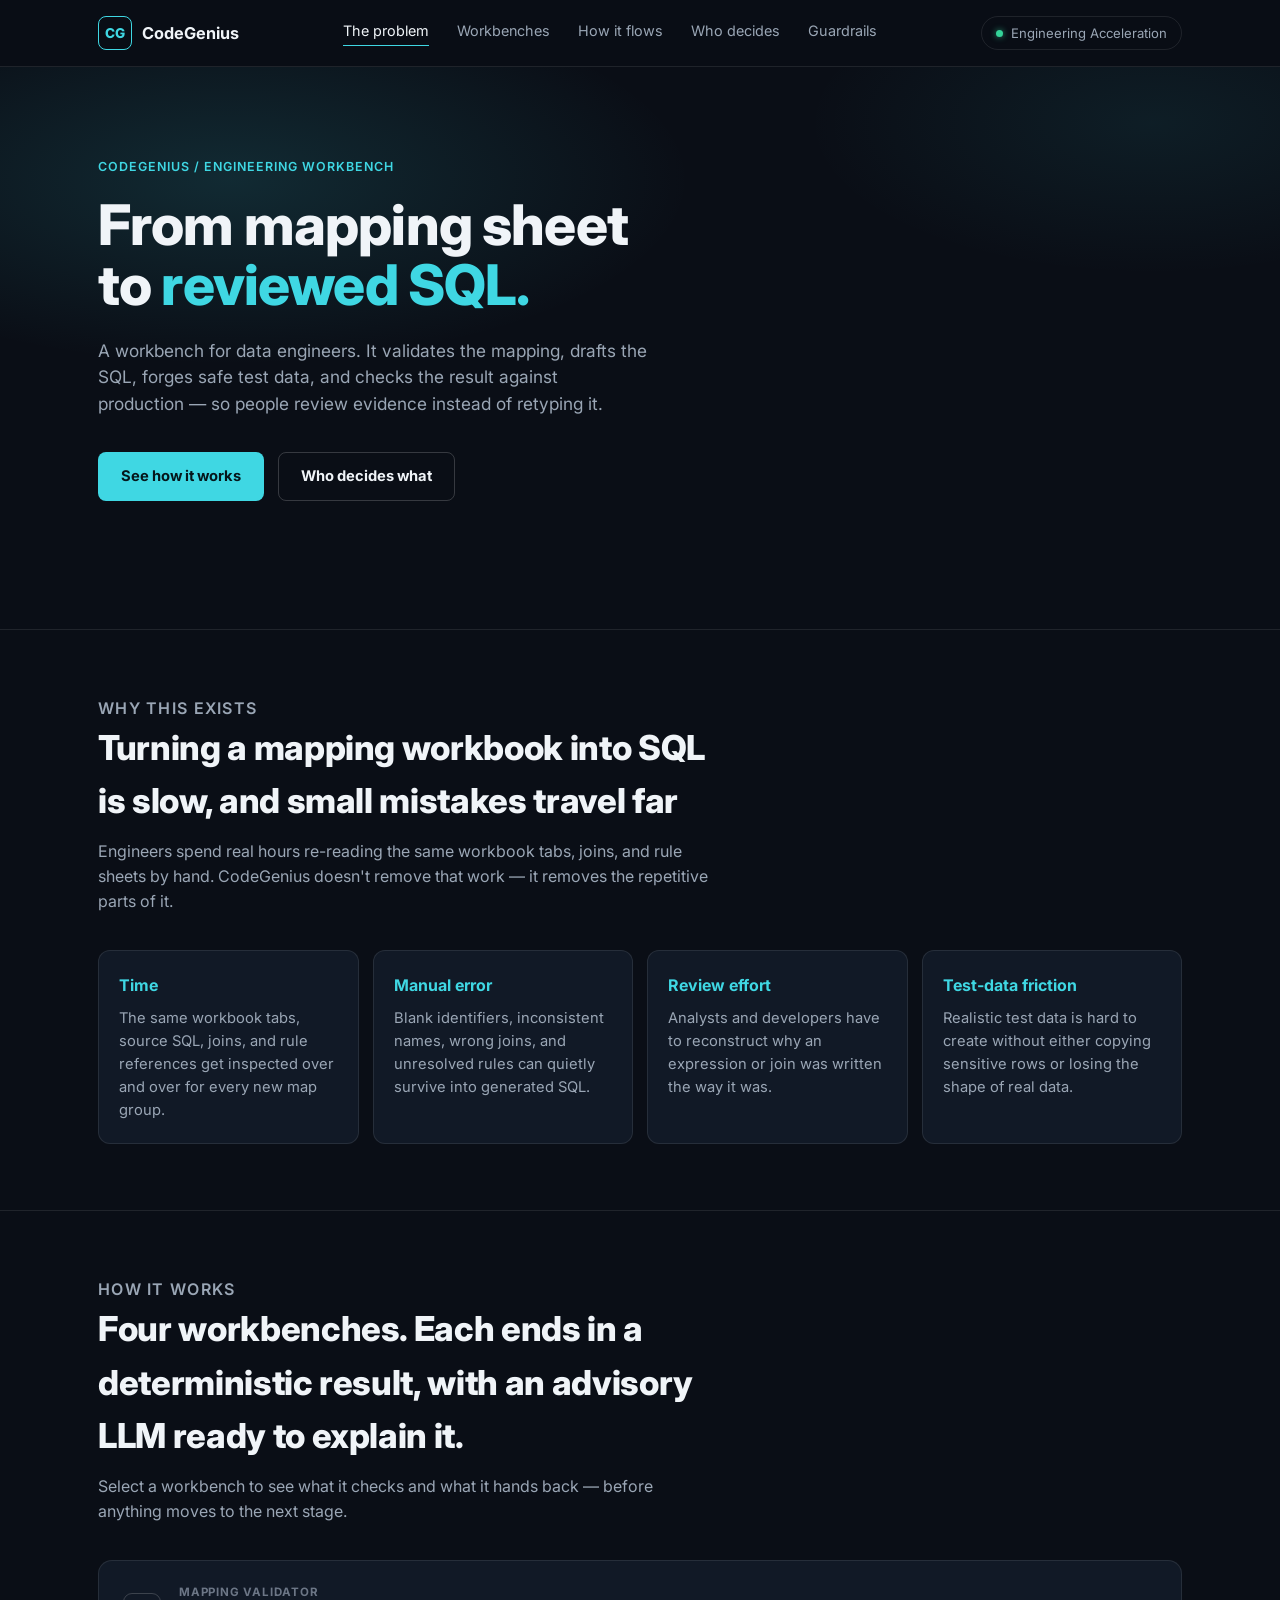
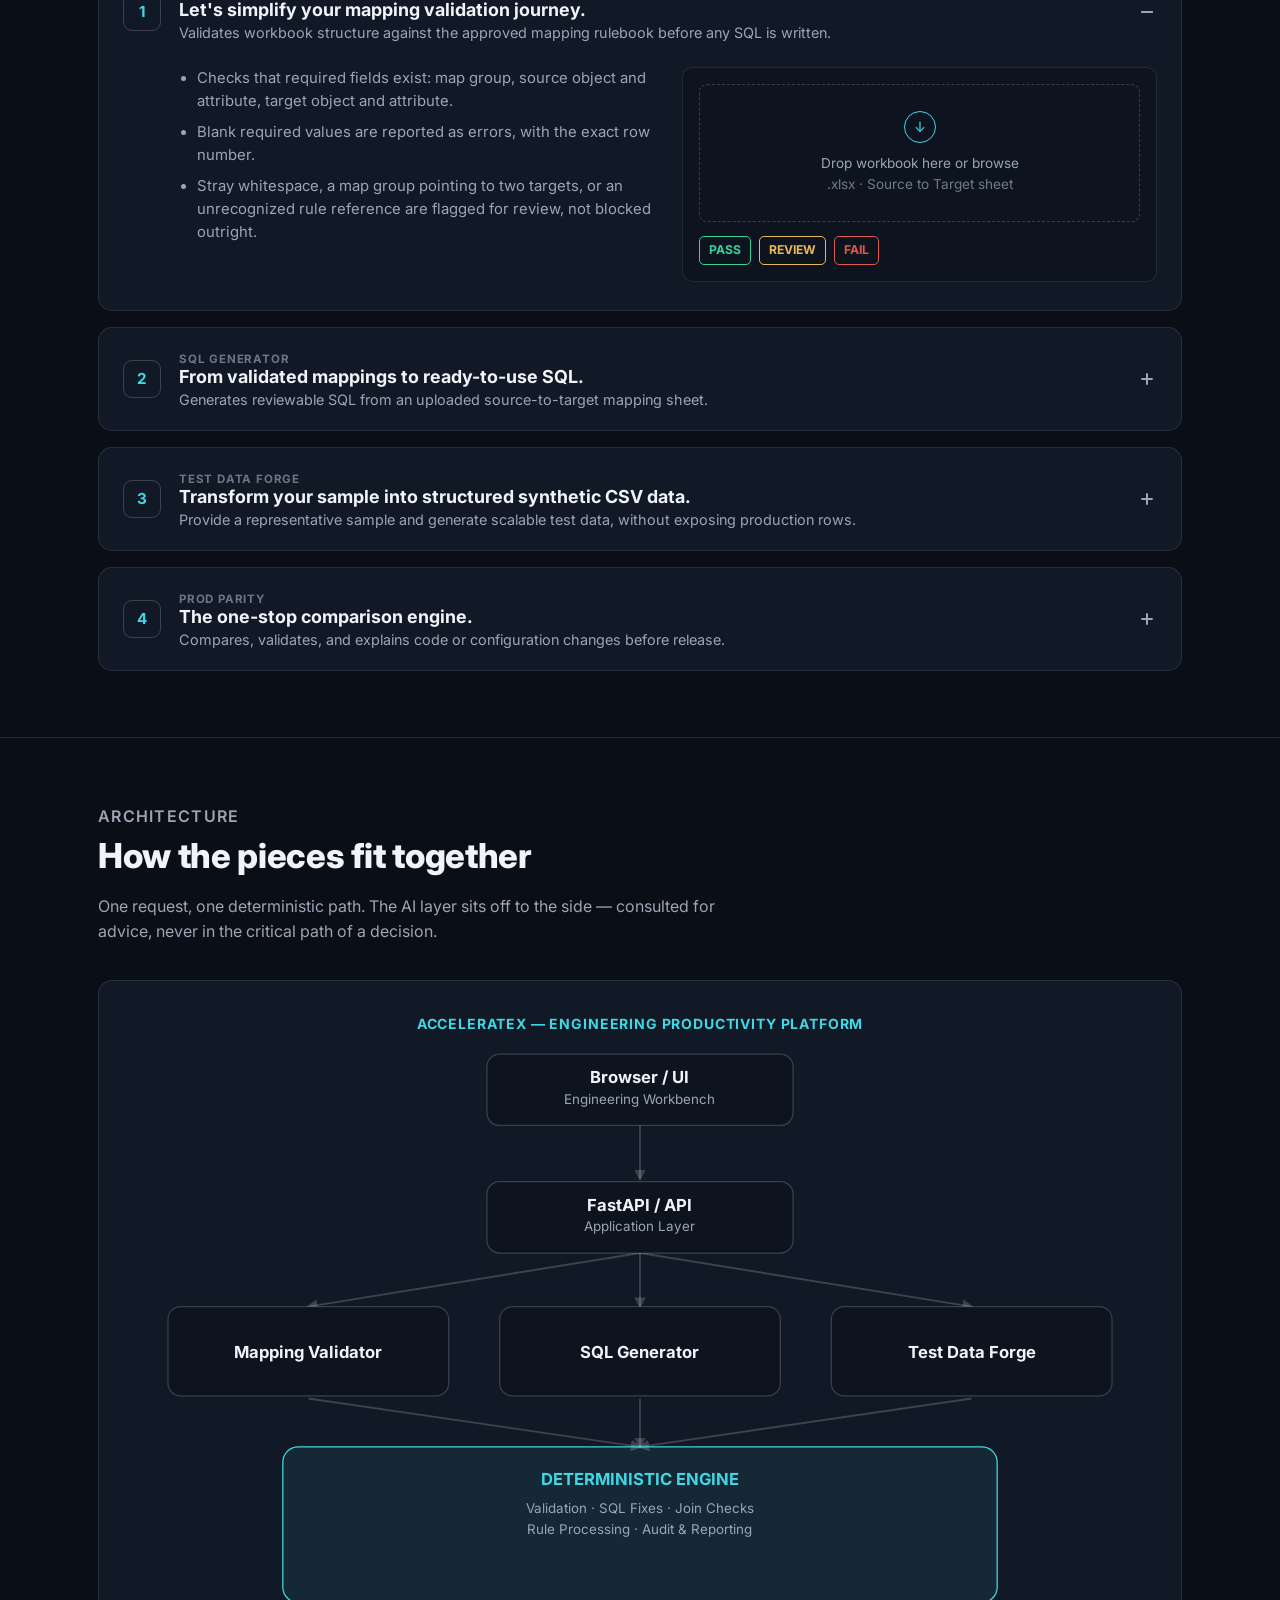
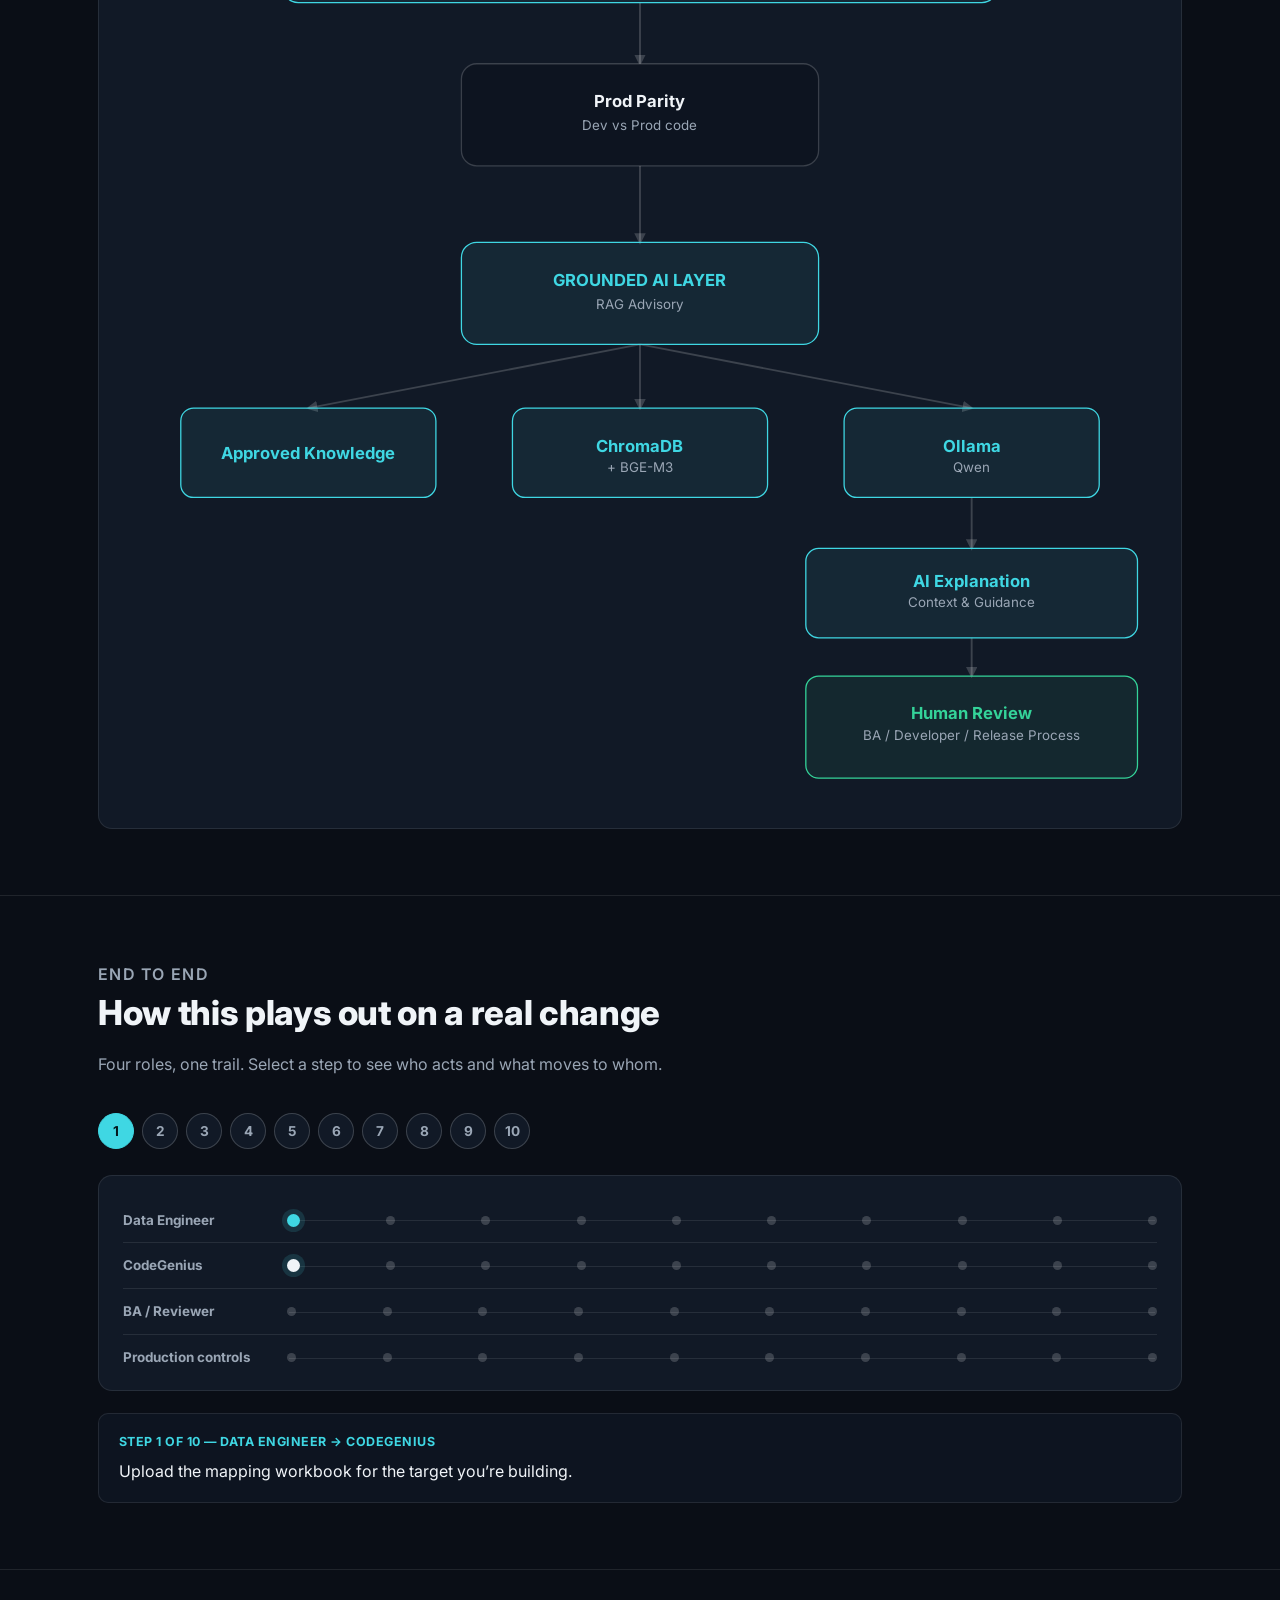
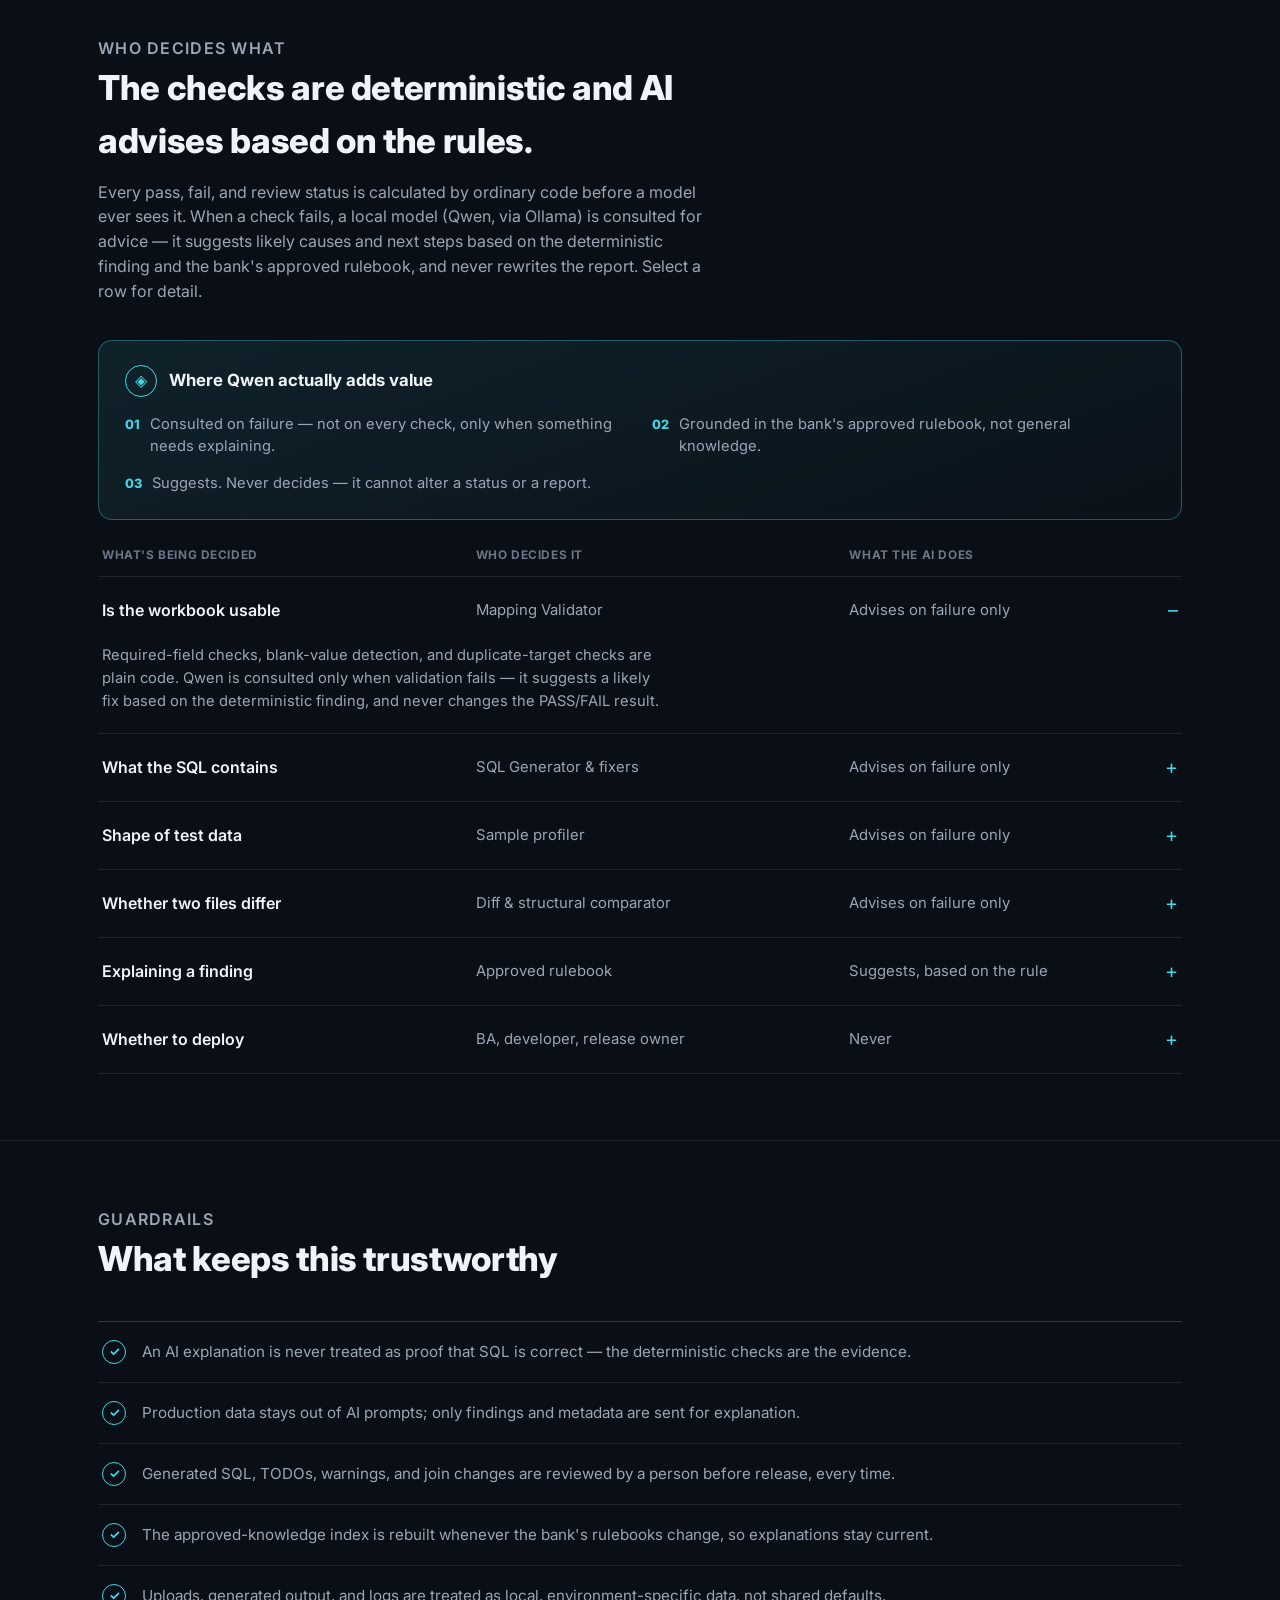
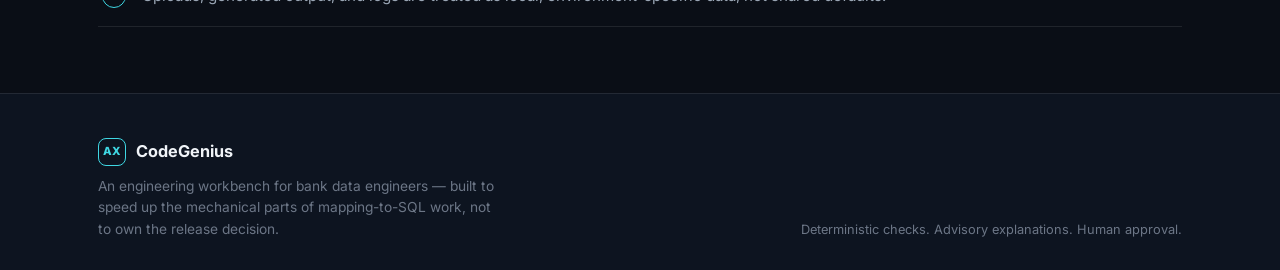
==== docs/index.html @ ba804ccc "Fix title tag formatting in index.html" ====
<!DOCTYPE html>
<html lang="en">
<head>
<meta charset="UTF-8">
<meta name="viewport" content="width=device-width, initial-scale=1.0">
<title>CodeGenius — Engineering Workbench </title>
<link rel="preconnect" href="https://fonts.googleapis.com">
<link rel="preconnect" href="https://fonts.gstatic.com" crossorigin>
<link href="https://fonts.googleapis.com/css2?family=Inter:wght@400;500;600;700;800&display=swap" rel="stylesheet">
<style>
  :root{
    --bg:#0a0e16;
    --bg-hero-glow: radial-gradient(60% 55% at 18% 20%, rgba(63,215,227,0.14), transparent 60%),
                    radial-gradient(45% 45% at 90% 10%, rgba(63,215,227,0.08), transparent 60%);
    --panel:#111926;
    --panel-2:#0d1420;
    --border: rgba(255,255,255,0.09);
    --border-strong: rgba(255,255,255,0.18);
    --text:#f0f4f8;
    --text-soft:#9aa6b5;
    --text-dim:#6c7686;
    --cyan:#3fd7e3;
    --cyan-dim: rgba(63,215,227,0.14);
    --cyan-ink:#05171b;
    --green:#34d399;
    --amber:#e9b857;
    --red:#e2574c;
    --diff-add-bg: rgba(52,211,153,0.10);
    --diff-rem-bg: rgba(226,87,76,0.12);
    --sans:"Inter", -apple-system, BlinkMacSystemFont, "Segoe UI", sans-serif;
    --mono: ui-monospace, "SF Mono", "Cascadia Code", Menlo, Consolas, monospace;
  }

  *{box-sizing:border-box;}
  html{scroll-behavior:smooth;}
  @media (prefers-reduced-motion: reduce){
    html{scroll-behavior:auto;}
    *{animation-duration:0.01ms !important; animation-iteration-count:1 !important; transition-duration:0.01ms !important;}
  }

  body{
    margin:0;
    background:var(--bg);
    color:var(--text);
    font-family:var(--sans);
    line-height:1.55;
    -webkit-font-smoothing:antialiased;
  }
  a{color:inherit;}
  :focus-visible{outline:2px solid var(--cyan); outline-offset:3px;}
  ::selection{ background:var(--cyan); color:var(--cyan-ink); }

  .wrap{max-width:1140px; margin:0 auto; padding:0 28px;}

  /* ---------- NAV ---------- */
  header.nav{
    position:sticky; top:0; z-index:50;
    background:rgba(10,14,22,0.88);
    backdrop-filter:blur(10px);
    border-bottom:1px solid var(--border);
  }
  .nav-inner{
    max-width:1140px; margin:0 auto; padding:16px 28px;
    display:flex; align-items:center; justify-content:space-between; gap:20px;
  }
  .brand{display:flex; align-items:center; gap:10px;}
  .brand-mark{
    width:34px; height:34px; border:1.5px solid var(--cyan); border-radius:8px;
    display:flex; align-items:center; justify-content:center;
    color:var(--cyan); font-weight:800; font-size:0.85rem; letter-spacing:0.02em;
  }
  .brand-name{font-weight:700; font-size:1.02rem;}
  nav.links{display:flex; gap:28px; font-size:0.9rem;}
  nav.links a{text-decoration:none; color:var(--text-soft); border-bottom:1px solid transparent; padding-bottom:3px; transition:color .15s, border-color .15s;}
  nav.links a:hover, nav.links a.active{color:var(--text); border-color:var(--cyan);}
  .status-pill{
    display:flex; align-items:center; gap:8px; font-size:0.82rem; color:var(--text-soft);
    border:1px solid var(--border); border-radius:100px; padding:6px 14px;
  }
  .dot{width:7px; height:7px; border-radius:50%; background:var(--green); box-shadow:0 0 6px rgba(52,211,153,0.7);}
  @media (max-width:860px){ nav.links{display:none;} }

  /* ---------- HERO ---------- */
  .hero{
    position:relative;
    padding:90px 0 76px;
    background-image:var(--bg-hero-glow);
    overflow:hidden;
  }
  .hero-grid{
    display:grid; grid-template-columns:1.25fr 0.95fr; gap:52px; align-items:start;
  }
  @media (max-width:900px){ .hero-grid{grid-template-columns:1fr; gap:40px;} }

  .kicker{
    font-size:0.78rem; letter-spacing:0.08em; color:var(--cyan); font-weight:600; margin:0 0 18px;
    text-transform:uppercase;
  }
  .hero h1{
    font-weight:800; font-size:clamp(2.3rem, 4.4vw, 3.5rem); line-height:1.08;
    margin:0 0 22px; letter-spacing:-0.015em;
  }
  .hero h1 span{color:var(--cyan);}
  .hero p.lede{
    font-size:1.08rem; color:var(--text-soft); max-width:50ch; margin:0 0 34px;
  }
  .hero-cta{display:flex; gap:14px; flex-wrap:wrap; margin-bottom:52px;}
  .btn{
    font-family:var(--sans); font-weight:700; font-size:0.92rem; border-radius:8px;
    padding:12px 22px; border:1px solid transparent; cursor:pointer; text-decoration:none; display:inline-block;
  }
  .btn-primary{background:var(--cyan); color:var(--cyan-ink);}
  .btn-ghost{background:transparent; border-color:var(--border-strong); color:var(--text);}

  .hero-count{display:flex; align-items:baseline; gap:14px;}
  .hero-count .num{font-weight:800; font-size:2.6rem; color:var(--text);}
  .hero-count .lbl{color:var(--text-soft); font-size:0.95rem;}

  /* Right panel: workbench + system status card, styled after the app sidebar */
  .side-card{
    background:var(--panel-2); border:1px solid var(--border); border-radius:14px; padding:22px;
  }
  .side-card h3{
    font-size:0.75rem; text-transform:uppercase; letter-spacing:0.08em; color:var(--text-dim);
    margin:0 0 14px; font-weight:700;
  }
  .wb-list{list-style:none; margin:0 0 20px; padding:0; display:flex; flex-direction:column; gap:2px;}
  .wb-list li{
    display:flex; align-items:center; gap:12px; padding:10px 12px; border-radius:8px; font-size:0.94rem; font-weight:600;
  }
  .wb-list li:first-child{background:var(--cyan-dim); color:var(--cyan);}
  .wb-list li:not(:first-child){color:var(--text-soft);}
  .wb-icon{width:16px; text-align:center; font-size:0.9rem;}
  .side-rule{border:none; border-top:1px solid var(--border); margin:16px 0;}
  .sys-list{list-style:none; margin:0; padding:0; display:flex; flex-direction:column; gap:10px;}
  .sys-list li{display:flex; justify-content:space-between; align-items:center; font-size:0.88rem; color:var(--text-soft);}
  .sys-list .ok{color:var(--green); font-weight:600; display:flex; align-items:center; gap:6px;}

  /* ---------- PROBLEM ---------- */
  .problem-grid{
    display:grid; grid-template-columns:repeat(4,1fr); gap:14px; margin-top:8px;
  }
  @media (max-width:860px){ .problem-grid{grid-template-columns:repeat(2,1fr);} }
  @media (max-width:520px){ .problem-grid{grid-template-columns:1fr;} }
  .problem-cell{
    background:var(--panel); border:1px solid var(--border); border-radius:12px; padding:22px 20px;
  }
  .problem-cell h3{font-size:1rem; font-weight:700; margin:0 0 10px; color:var(--cyan);}
  .problem-cell p{color:var(--text-soft); font-size:0.92rem; margin:0;}

  /* ---------- SECTION SCAFFOLDING ---------- */
  section{padding:66px 0;}
  .rule{border:none; border-top:1px solid var(--border); margin:0;}
  .section-head{max-width:62ch; margin-bottom:36px;}
  h2{font-weight:800; font-size:clamp(1.6rem, 2.8vw, 2.15rem); margin:0 0 12px; letter-spacing:-0.01em;}
  .section-head p{color:var(--text-soft); font-size:1rem; margin:0;}

  /* ---------- METRICS / OVERVIEW ---------- */
  .stat-grid{display:grid; grid-template-columns:repeat(4,1fr); gap:14px; margin-bottom:14px;}
  @media (max-width:860px){ .stat-grid{grid-template-columns:repeat(2,1fr);} }
  .stat-card{
    background:var(--panel); border:1px solid var(--border); border-radius:12px; padding:20px 20px 18px;
  }
  .stat-card .stat-label{color:var(--text-soft); font-size:0.85rem; margin-bottom:10px;}
  .stat-card .stat-num{font-weight:800; font-size:2rem; color:var(--text);}

  .metrics-lower{display:grid; grid-template-columns:1.4fr 1fr; gap:14px;}
  @media (max-width:860px){ .metrics-lower{grid-template-columns:1fr;} }
  .chart-card, .activity-card{
    background:var(--panel); border:1px solid var(--border); border-radius:12px; padding:22px;
  }
  .chart-card h4, .activity-card h4{margin:0 0 18px; font-size:0.98rem; font-weight:700;}
  .bars{display:flex; align-items:flex-end; gap:14px; height:140px; padding:0 4px;}
  .bar{flex:1; background:linear-gradient(180deg, rgba(63,215,227,0.85), rgba(63,215,227,0.25)); border-radius:4px 4px 0 0;}
  .bar-labels{display:flex; gap:14px; margin-top:10px; padding:0 4px;}
  .bar-labels span{flex:1; text-align:center; font-size:0.72rem; color:var(--text-dim);}

  .activity-item{display:flex; gap:10px; padding:9px 0; border-bottom:1px solid var(--border);}
  .activity-item:last-child{border-bottom:none;}
  .adot{width:7px; height:7px; border-radius:50%; background:var(--green); margin-top:6px; flex:0 0 auto;}
  .activity-item strong{display:block; font-size:0.9rem; font-weight:600;}
  .activity-item span{display:block; font-size:0.78rem; color:var(--text-dim); margin-top:2px;}

  /* ---------- WORKBENCH PANELS ---------- */
  .wb-panels{display:flex; flex-direction:column; gap:16px;}
  .wb-panel{
    background:var(--panel); border:1px solid var(--border); border-radius:14px; overflow:hidden;
  }
  .wb-panel-head{
    width:100%; text-align:left; background:none; border:none; cursor:pointer; color:var(--text);
    padding:22px 24px; display:flex; align-items:center; gap:18px; font-family:var(--sans);
  }
  .wb-num{
    width:38px; height:38px; flex:0 0 auto; border-radius:9px; border:1px solid var(--border-strong);
    display:flex; align-items:center; justify-content:center; font-weight:700; color:var(--cyan); font-size:0.95rem;
  }
  .wb-head-text{flex:1;}
  .wb-head-text .tag{font-size:0.72rem; text-transform:uppercase; letter-spacing:0.07em; color:var(--text-dim); font-weight:700; margin-bottom:4px;}
  .wb-head-text strong{display:block; font-size:1.12rem; font-weight:700;}
  .wb-head-text span.sub{display:block; font-size:0.9rem; color:var(--text-soft); margin-top:4px;}
  .chev{width:20px; height:20px; position:relative; flex:0 0 auto;}
  .chev::before,.chev::after{content:""; position:absolute; background:var(--text-soft); border-radius:1px;}
  .chev::before{width:12px; height:2px; top:9px; left:4px;}
  .chev::after{width:2px; height:12px; top:4px; left:9px; transition:transform .2s ease;}
  .wb-panel.open .chev::after{transform:rotate(90deg);}

  .wb-body{max-height:0; overflow:hidden; transition:max-height .35s ease;}
  .wb-panel.open .wb-body{max-height:900px;}
  .wb-body-inner{
    padding:4px 24px 28px 80px; display:grid; grid-template-columns:1fr 1fr; gap:28px;
  }
  @media (max-width:760px){ .wb-body-inner{grid-template-columns:1fr; padding-left:24px;} }
  .wb-body-inner ul{margin:0; padding-left:18px; color:var(--text-soft); font-size:0.93rem;}
  .wb-body-inner li{margin-bottom:8px;}

  /* mock UI fragments */
  .mock{background:var(--panel-2); border:1px solid var(--border); border-radius:10px; padding:16px;}
  .mock-drop{
    border:1.5px dashed var(--border-strong); border-radius:8px; padding:26px 14px;
    text-align:center; color:var(--text-soft); font-size:0.85rem;
  }
  .mock-drop .arrow{
    width:32px; height:32px; border:1.5px solid var(--cyan); border-radius:50%; color:var(--cyan);
    display:flex; align-items:center; justify-content:center; margin:0 auto 10px; font-size:0.9rem;
  }
  .mock-badges{display:flex; gap:8px; margin-top:14px; flex-wrap:wrap;}
  .badge{font-weight:700; font-size:0.76rem; padding:4px 9px; border-radius:5px; border:1px solid currentColor;}
  .badge.pass{color:var(--green);}
  .badge.review{color:var(--amber);}
  .badge.fail{color:var(--red);}

  .status-strip{
    border-left:3px solid var(--green); background:var(--panel); padding:14px 16px; border-radius:0 8px 8px 0;
  }
  .status-strip .st-title{color:var(--cyan); font-weight:700; font-size:0.88rem; letter-spacing:0.02em;}
  .status-strip .st-sub{color:var(--text-soft); font-size:0.85rem; margin-top:6px;}

  .chip-row{display:flex; gap:10px; margin-bottom:14px;}
  .chip{background:var(--panel); border:1px solid var(--border); border-radius:8px; padding:10px 14px; flex:1;}
  .chip .chip-lbl{font-size:0.74rem; color:var(--text-dim); margin-bottom:4px;}
  .chip .chip-val{font-weight:700; font-size:1.15rem;}

  .risk-banner{
    border-left:3px solid var(--red); background:rgba(226,87,76,0.08); padding:12px 14px; border-radius:0 8px 8px 0;
    margin-bottom:14px;
  }
  .risk-banner .rb-title{color:var(--red); font-weight:700; font-size:0.82rem;}
  .risk-banner .rb-sub{color:var(--text-soft); font-size:0.78rem; margin-top:4px;}

  .diff{font-family:var(--mono); font-size:0.78rem; border-radius:8px; overflow:hidden; border:1px solid var(--border);}
  .diff-line{padding:5px 12px; white-space:pre; color:var(--text-soft);}
  .diff-line.add{background:var(--diff-add-bg); color:var(--green);}
  .diff-line.rem{background:var(--diff-rem-bg); color:var(--red);}

  /* ---------- FLOW DIAGRAM ---------- */
  .flow-controls{display:flex; gap:8px; flex-wrap:wrap; margin-bottom:26px;}
  .flow-step-btn{
    width:36px; height:36px; border-radius:50%; border:1px solid var(--border-strong);
    background:var(--panel); color:var(--text-soft); font-weight:700; font-size:0.85rem; cursor:pointer;
    display:flex; align-items:center; justify-content:center; font-family:var(--sans); transition:all .15s ease;
  }
  .flow-step-btn:hover{border-color:var(--cyan); color:var(--text);}
  .flow-step-btn.active{background:var(--cyan); color:var(--cyan-ink); border-color:var(--cyan);}

  .flow-lanes{
    background:var(--panel); border:1px solid var(--border); border-radius:14px; padding:22px 24px 10px;
  }
  .lane-row{display:grid; grid-template-columns:150px 1fr; align-items:center; gap:14px; padding:12px 0;}
  .lane-row + .lane-row{border-top:1px solid var(--border);}
  .lane-label{font-size:0.84rem; font-weight:700; color:var(--text-soft);}
  .lane-track{position:relative; display:flex; justify-content:space-between; align-items:center; height:18px;}
  .lane-track::before{content:""; position:absolute; left:2px; right:2px; top:50%; height:1px; background:var(--border);}
  .lane-dot{
    position:relative; width:9px; height:9px; border-radius:50%; background:var(--border-strong);
    transition:all .18s ease; flex:0 0 auto;
  }
  .lane-dot.active{width:13px; height:13px; box-shadow:0 0 0 5px var(--cyan-dim);}

  .flow-detail{
    margin-top:22px; padding:18px 20px; background:var(--panel-2); border:1px solid var(--border);
    border-radius:10px;
  }
  .flow-detail .fd-actors{color:var(--cyan); font-weight:700; font-size:0.78rem; letter-spacing:0.04em; text-transform:uppercase; margin-bottom:8px;}
  .flow-detail .fd-text{font-size:1rem; color:var(--text);}

  /* ---------- ARCHITECTURE DIAGRAM ---------- */
  .arch-diagram{
    background:var(--panel); border:1px solid var(--border); border-radius:14px; padding:22px 18px;
  }
  .arch-diagram svg{width:100%; height:auto; display:block;}
  .arch-box-fill{fill:var(--panel-2);}
  .arch-box-stroke{stroke:var(--border-strong);}
  .arch-box-fill-accent{fill:rgba(63,215,227,0.08);}
  .arch-box-stroke-accent{stroke:var(--cyan);}
  .arch-box-fill-human{fill:rgba(52,211,153,0.08);}
  .arch-box-stroke-human{stroke:var(--green);}
  .arch-title{fill:var(--text); font-family:var(--sans); font-weight:700; font-size:13px;}
  .arch-title-accent{fill:var(--cyan);}
  .arch-title-human{fill:var(--green);}
  .arch-sub{fill:var(--text-soft); font-family:var(--sans); font-size:10.5px;}
  .arch-kicker{fill:var(--cyan); font-family:var(--sans); font-weight:700; font-size:11px; letter-spacing:0.06em;}
  .arch-line{stroke:var(--border-strong); stroke-width:1.5; fill:none;}

  /* ---------- TRUST TABLE ---------- */
  .ai-highlight{
    background:linear-gradient(160deg, rgba(63,215,227,0.10), rgba(63,215,227,0.02));
    border:1px solid rgba(63,215,227,0.35); border-radius:14px; padding:24px 26px; margin-bottom:26px;
  }
  .ai-highlight-head{display:flex; align-items:center; gap:12px; margin-bottom:16px;}
  .ai-highlight-icon{
    width:32px; height:32px; border-radius:50%; border:1.5px solid var(--cyan); color:var(--cyan);
    display:flex; align-items:center; justify-content:center; font-size:1rem; flex:0 0 auto;
  }
  .ai-highlight-head h3{margin:0; font-size:1.05rem; font-weight:700; color:var(--text);}
  .ai-highlight-grid{
    display:grid; grid-template-columns:repeat(2,1fr); gap:14px 24px;
  }
  @media (max-width:700px){ .ai-highlight-grid{grid-template-columns:1fr;} }
  .ai-highlight-grid div{color:var(--text-soft); font-size:0.92rem; display:flex; gap:10px; align-items:baseline;}
  .ah-num{color:var(--cyan); font-weight:800; font-size:0.8rem; flex:0 0 auto;}

  .trust-table{}
  .trow{border-bottom:1px solid var(--border);}
  .trow summary{
    list-style:none; cursor:pointer; padding:18px 4px;
    display:grid; grid-template-columns:1.1fr 1.1fr 0.9fr 20px; gap:16px; align-items:center;
  }
  .trow summary::-webkit-details-marker{display:none;}
  @media (max-width:760px){ .trow summary{grid-template-columns:1fr; gap:4px;} }
  .t-topic{font-weight:600;}
  .t-owner, .t-ai{color:var(--text-soft); font-size:0.93rem;}
  .t-plus{font-size:1.25rem; color:var(--cyan); text-align:right;}
  .t-plus::after{content:"+";}
  .trow[open] .t-plus::after{content:"–";}
  .trow-detail{padding:0 4px 20px; color:var(--text-soft); font-size:0.92rem; max-width:64ch;}
  .head-row{
    display:grid; grid-template-columns:1.1fr 1.1fr 0.9fr 20px; gap:16px;
    padding:0 4px 12px; font-size:0.74rem; color:var(--text-dim); font-weight:700; text-transform:uppercase; letter-spacing:0.05em;
    border-bottom:1px solid var(--border);
  }
  @media (max-width:760px){ .head-row{display:none;} }

  /* ---------- GUARDRAILS ---------- */
  .guard-list{border-top:1px solid var(--border-strong);}
  .guard-item{display:flex; gap:16px; padding:18px 4px; border-bottom:1px solid var(--border);}
  .guard-mark{
    flex:0 0 auto; width:24px; height:24px; border:1.5px solid var(--cyan); color:var(--cyan);
    border-radius:50%; display:flex; align-items:center; justify-content:center; font-size:0.8rem; font-weight:700;
  }
  .guard-item p{margin:0; color:var(--text-soft); font-size:0.95rem;}

  /* ---------- FOOTER ---------- */
  footer{background:var(--panel-2); border-top:1px solid var(--border); padding:44px 0 30px;}
  footer .wrap{display:flex; justify-content:space-between; align-items:flex-end; gap:24px; flex-wrap:wrap;}
  footer .foot-brand{display:flex; align-items:center; gap:10px; font-weight:700; font-size:1.02rem;}
  footer p{color:var(--text-dim); font-size:0.86rem; max-width:44ch; margin:10px 0 0;}
  footer .foot-note{font-size:0.8rem; color:var(--text-dim); text-align:right;}
</style>
</head>
<body>

<header class="nav">
  <div class="nav-inner">
    <div class="brand">
      <div class="brand-mark">CG</div>
      <div class="brand-name">CodeGenius</div>
    </div>
    <nav class="links">
      <a href="#problem">The problem</a>
      <a href="#workbenches">Workbenches</a>
      <a href="#flow">How it flows</a>
      <a href="#trust">Who decides</a>
      <a href="#guardrails">Guardrails</a>
    </nav>
    <div class="status-pill"><span class="dot"></span> Engineering Acceleration</div>
  </div>
</header>

<section class="hero">
  <div class="wrap">
    <p class="kicker">CodeGenius / Engineering Workbench</p>
    <h1>From mapping sheet<br>to <span>reviewed SQL.</span></h1>
    <p class="lede">A workbench for data engineers. It validates the mapping, drafts the SQL, forges safe test data, and checks the result against production — so people review evidence instead of retyping it.</p>
    <div class="hero-cta">
      <a class="btn btn-primary" href="#workbenches">See how it works</a>
      <a class="btn btn-ghost" href="#trust">Who decides what</a>
    </div>
  </div>
</section>

<hr class="rule">

<section id="problem">
  <div class="wrap">
    <div class="section-head">
      <p class="kicker">Why this exists</p>
      <h2>Turning a mapping workbook into SQL is slow, and small mistakes travel far</h2>
      <p>Engineers spend real hours re-reading the same workbook tabs, joins, and rule sheets by hand. CodeGenius doesn't remove that work — it removes the repetitive parts of it.</p>
    </div>
    <div class="problem-grid">
      <div class="problem-cell">
        <h3>Time</h3>
        <p>The same workbook tabs, source SQL, joins, and rule references get inspected over and over for every new map group.</p>
      </div>
      <div class="problem-cell">
        <h3>Manual error</h3>
        <p>Blank identifiers, inconsistent names, wrong joins, and unresolved rules can quietly survive into generated SQL.</p>
      </div>
      <div class="problem-cell">
        <h3>Review effort</h3>
        <p>Analysts and developers have to reconstruct why an expression or join was written the way it was.</p>
      </div>
      <div class="problem-cell">
        <h3>Test-data friction</h3>
        <p>Realistic test data is hard to create without either copying sensitive rows or losing the shape of real data.</p>
      </div>
    </div>
  </div>
</section>

<hr class="rule">

<section id="workbenches">
  <div class="wrap">
    <div class="section-head">
      <p class="kicker">How it works</p>
      <h2>Four workbenches. Each ends in a deterministic result, with an advisory LLM ready to explain it.</h2>
      <p>Select a workbench to see what it checks and what it hands back — before anything moves to the next stage.</p>
    </div>

    <div class="wb-panels" id="panels">

      <div class="wb-panel open" data-i="1">
        <button class="wb-panel-head" aria-expanded="true">
          <span class="wb-num">1</span>
          <span class="wb-head-text">
            <span class="tag">Mapping Validator</span>
            <strong>Let's simplify your mapping validation journey.</strong>
            <span class="sub">Validates workbook structure against the approved mapping rulebook before any SQL is written.</span>
          </span>
          <span class="chev"></span>
        </button>
        <div class="wb-body">
          <div class="wb-body-inner">
            <ul>
              <li>Checks that required fields exist: map group, source object and attribute, target object and attribute.</li>
              <li>Blank required values are reported as errors, with the exact row number.</li>
              <li>Stray whitespace, a map group pointing to two targets, or an unrecognized rule reference are flagged for review, not blocked outright.</li>
            </ul>
            <div class="mock">
              <div class="mock-drop">
                <div class="arrow">↓</div>
                Drop workbook here or browse<br><span style="opacity:.7">.xlsx · Source to Target sheet</span>
              </div>
              <div class="mock-badges">
                <span class="badge pass">PASS</span>
                <span class="badge review">REVIEW</span>
                <span class="badge fail">FAIL</span>
              </div>
            </div>
          </div>
        </div>
      </div>

      <div class="wb-panel" data-i="2">
        <button class="wb-panel-head" aria-expanded="false">
          <span class="wb-num">2</span>
          <span class="wb-head-text">
            <span class="tag">SQL Generator</span>
            <strong>From validated mappings to ready-to-use SQL.</strong>
            <span class="sub">Generates reviewable SQL from an uploaded source-to-target mapping sheet.</span>
          </span>
          <span class="chev"></span>
        </button>
        <div class="wb-body">
          <div class="wb-body-inner">
            <ul>
              <li>Turns each mapped column into a proper SELECT expression, applying the workbook's data-processing rules where one is defined.</li>
              <li>Where the workbook doesn't say enough — a missing join, an unknown rule — it writes a visible <strong>TODO</strong> rather than guessing.</li>
              <li>An automatic cleanup pass follows: fixes mechanical defects, resolves parameters, checks every join, prunes unused columns, and audits the final file.</li>
            </ul>
            <div class="mock">
              <div class="status-strip">
                <div class="st-title">SQL GENERATION STATUS — SUCCESS</div>
                <div class="st-sub">PASSED deterministic validation</div>
              </div>
              <div class="mock-badges">
                <span class="badge pass">PASSED</span>
                <span class="badge review">READY FOR REVIEW</span>
              </div>
            </div>
          </div>
        </div>
      </div>

      <div class="wb-panel" data-i="3">
        <button class="wb-panel-head" aria-expanded="false">
          <span class="wb-num">3</span>
          <span class="wb-head-text">
            <span class="tag">Test Data Forge</span>
            <strong>Transform your sample into structured synthetic CSV data.</strong>
            <span class="sub">Provide a representative sample and generate scalable test data, without exposing production rows.</span>
          </span>
          <span class="chev"></span>
        </button>
        <div class="wb-body">
          <div class="wb-body-inner">
            <ul>
              <li>Studies one small, already-approved sample CSV: types, ranges, categories, null rates, and how unique each ID column is.</li>
              <li>Generates new synthetic rows with the same shape — not copies of the sample.</li>
              <li>Checks that chosen ID columns can stay unique at the requested scale before generating anything. Rule-based throughout — no model decides a value.</li>
            </ul>
            <div class="mock">
              <div class="chip-row">
                <div class="chip"><div class="chip-lbl">Sample rows</div><div class="chip-val">30</div></div>
                <div class="chip"><div class="chip-lbl">Columns profiled</div><div class="chip-val">10</div></div>
              </div>
              <div class="mock-drop" style="padding:14px; text-align:left;">
                <span style="opacity:.85">Primary keys: 3 selected · Records: 1,000 · Chunk: 100,000 rows</span>
              </div>
            </div>
          </div>
        </div>
      </div>

      <div class="wb-panel" data-i="4">
        <button class="wb-panel-head" aria-expanded="false">
          <span class="wb-num">4</span>
          <span class="wb-head-text">
            <span class="tag">Prod Parity</span>
            <strong>The one-stop comparison engine.</strong>
            <span class="sub">Compares, validates, and explains code or configuration changes before release.</span>
          </span>
          <span class="chev"></span>
        </button>
        <div class="wb-body">
          <div class="wb-body-inner">
            <ul>
              <li>Shows exactly which tables, columns, and joins were added, removed, or changed between the two versions.</li>
              <li>Separately confirms both files are syntactically valid before treating any difference as meaningful.</li>
              <li>A companion checker, Universal Comparison, applies the same idea to Python, shell, and YAML changes. It never deploys anything — it produces evidence for the reviewer.</li>
            </ul>
            <div class="mock">
              <div class="risk-banner">
                <div class="rb-title">HIGH RISK — REVIEW CHANGES</div>
                <div class="rb-sub">Filtering, JOIN behavior, or source tables changed. Manual review recommended.</div>
              </div>
              <div class="diff">
                <div class="diff-line">  SELECT</div>
                <div class="diff-line rem">-  CPI.PRTY_SROGT_ID AS s_prty,</div>
                <div class="diff-line add">+  PRTY.PRTY_SROGT_ID AS s_prty,</div>
                <div class="diff-line rem">-  CPI.PRTY_CD AS id_type,</div>
              </div>
            </div>
          </div>
        </div>
      </div>

    </div>
  </div>
</section>

<hr class="rule">

<section id="architecture">
  <div class="wrap">
    <div class="section-head">
      <p class="kicker">Architecture</p>
      <h2>How the pieces fit together</h2>
      <p>One request, one deterministic path. The AI layer sits off to the side — consulted for advice, never in the critical path of a decision.</p>
    </div>
    <div class="arch-diagram">
      <svg viewBox="0 0 820 1100" xmlns="http://www.w3.org/2000/svg" role="img" aria-label="Architecture diagram: Browser UI calls the FastAPI application layer, which fans out to the Mapping Validator, SQL Generator, and Test Data Forge. These feed the Deterministic Engine, which produces Prod Parity and Outputs. Both feed the Grounded AI Layer, which fans out to Approved Knowledge, ChromaDB with BGE-M3, and Ollama running Qwen. Only Ollama/Qwen feeds the AI Explanation step, which feeds Human Review.">
        <defs>
          <marker id="archArrow" viewBox="0 0 10 10" refX="8" refY="5" markerWidth="6" markerHeight="6" orient="auto-start-reverse">
            <path d="M0,0 L10,5 L0,10 z" fill="var(--border-strong)"></path>
          </marker>
        </defs>

        <text x="410" y="20" text-anchor="middle" class="arch-kicker">ACCELERATEX — ENGINEERING PRODUCTIVITY PLATFORM</text>

        <!-- connectors -->
        <line class="arch-line" x1="410" y1="96"  x2="410" y2="138" marker-end="url(#archArrow)"></line>
        <line class="arch-line" x1="410" y1="196" x2="150" y2="238" marker-end="url(#archArrow)"></line>
        <line class="arch-line" x1="410" y1="196" x2="410" y2="238" marker-end="url(#archArrow)"></line>
        <line class="arch-line" x1="410" y1="196" x2="670" y2="238" marker-end="url(#archArrow)"></line>
        <line class="arch-line" x1="150" y1="310" x2="410" y2="348" marker-end="url(#archArrow)"></line>
        <line class="arch-line" x1="410" y1="310" x2="410" y2="348" marker-end="url(#archArrow)"></line>
        <line class="arch-line" x1="670" y1="310" x2="410" y2="348" marker-end="url(#archArrow)"></line>
        <line class="arch-line" x1="410" y1="470" x2="410" y2="518" marker-end="url(#archArrow)"></line>
        <line class="arch-line" x1="410" y1="598" x2="410" y2="658" marker-end="url(#archArrow)"></line>
        <line class="arch-line" x1="410" y1="738" x2="150" y2="788" marker-end="url(#archArrow)"></line>
        <line class="arch-line" x1="410" y1="738" x2="410" y2="788" marker-end="url(#archArrow)"></line>
        <line class="arch-line" x1="410" y1="738" x2="670" y2="788" marker-end="url(#archArrow)"></line>
        <line class="arch-line" x1="670" y1="858" x2="670" y2="898" marker-end="url(#archArrow)"></line>
        <line class="arch-line" x1="670" y1="968" x2="670" y2="998" marker-end="url(#archArrow)"></line>

        <!-- Browser / UI -->
        <rect x="290" y="40" width="240" height="56" rx="10" class="arch-box-fill arch-box-stroke"></rect>
        <text x="410" y="63" text-anchor="middle" class="arch-title">Browser / UI</text>
        <text x="410" y="79" text-anchor="middle" class="arch-sub">Engineering Workbench</text>

        <!-- FastAPI / API -->
        <rect x="290" y="140" width="240" height="56" rx="10" class="arch-box-fill arch-box-stroke"></rect>
        <text x="410" y="163" text-anchor="middle" class="arch-title">FastAPI / API</text>
        <text x="410" y="179" text-anchor="middle" class="arch-sub">Application Layer</text>

        <!-- Mapping Validator / SQL Generator / Test Data Forge -->
        <rect x="40" y="238" width="220" height="70" rx="10" class="arch-box-fill arch-box-stroke"></rect>
        <text x="150" y="278" text-anchor="middle" class="arch-title">Mapping Validator</text>

        <rect x="300" y="238" width="220" height="70" rx="10" class="arch-box-fill arch-box-stroke"></rect>
        <text x="410" y="278" text-anchor="middle" class="arch-title">SQL Generator</text>

        <rect x="560" y="238" width="220" height="70" rx="10" class="arch-box-fill arch-box-stroke"></rect>
        <text x="670" y="278" text-anchor="middle" class="arch-title">Test Data Forge</text>

        <!-- Deterministic Engine -->
        <rect x="130" y="348" width="560" height="122" rx="12" class="arch-box-fill-accent arch-box-stroke-accent"></rect>
        <text x="410" y="378" text-anchor="middle" class="arch-title arch-title-accent">DETERMINISTIC ENGINE</text>
        <text x="410" y="400" text-anchor="middle" class="arch-sub">Validation · SQL Fixes · Join Checks</text>
        <text x="410" y="416" text-anchor="middle" class="arch-sub">Rule Processing · Audit &amp; Reporting</text>

        <!-- Prod Parity -->
        <rect x="270" y="518" width="280" height="80" rx="12" class="arch-box-fill arch-box-stroke"></rect>
        <text x="410" y="552" text-anchor="middle" class="arch-title">Prod Parity</text>
        <text x="410" y="570" text-anchor="middle" class="arch-sub">Dev vs Prod code</text>

        <!-- Grounded AI Layer -->
        <rect x="270" y="658" width="280" height="80" rx="12" class="arch-box-fill-accent arch-box-stroke-accent"></rect>
        <text x="410" y="692" text-anchor="middle" class="arch-title arch-title-accent">GROUNDED AI LAYER</text>
        <text x="410" y="710" text-anchor="middle" class="arch-sub">RAG Advisory</text>

        <!-- Approved Knowledge / ChromaDB / Ollama-Qwen -->
        <rect x="50" y="788" width="200" height="70" rx="10" class="arch-box-fill-accent arch-box-stroke-accent"></rect>
        <text x="150" y="828" text-anchor="middle" class="arch-title arch-title-accent">Approved Knowledge</text>

        <rect x="310" y="788" width="200" height="70" rx="10" class="arch-box-fill-accent arch-box-stroke-accent"></rect>
        <text x="410" y="822" text-anchor="middle" class="arch-title arch-title-accent">ChromaDB</text>
        <text x="410" y="838" text-anchor="middle" class="arch-sub">+ BGE-M3</text>

        <rect x="570" y="788" width="200" height="70" rx="10" class="arch-box-fill-accent arch-box-stroke-accent"></rect>
        <text x="670" y="822" text-anchor="middle" class="arch-title arch-title-accent">Ollama</text>
        <text x="670" y="838" text-anchor="middle" class="arch-sub">Qwen</text>

        <!-- AI Explanation -->
        <rect x="540" y="898" width="260" height="70" rx="10" class="arch-box-fill-accent arch-box-stroke-accent"></rect>
        <text x="670" y="928" text-anchor="middle" class="arch-title arch-title-accent">AI Explanation</text>
        <text x="670" y="944" text-anchor="middle" class="arch-sub">Context &amp; Guidance</text>

        <!-- Human Review -->
        <rect x="540" y="998" width="260" height="80" rx="10" class="arch-box-fill-human arch-box-stroke-human"></rect>
        <text x="670" y="1032" text-anchor="middle" class="arch-title arch-title-human">Human Review</text>
        <text x="670" y="1048" text-anchor="middle" class="arch-sub">BA / Developer / Release Process</text>
      </svg>
    </div>
  </div>
</section>

<hr class="rule">

<section id="flow">
  <div class="wrap">
    <div class="section-head">
      <p class="kicker">End to end</p>
      <h2>How this plays out on a real change</h2>
      <p>Four roles, one trail. Select a step to see who acts and what moves to whom.</p>
    </div>

    <div class="flow-controls" id="flowControls"></div>

    <div class="flow-lanes" id="flowLanes"></div>

    <div class="flow-detail" id="flowDetail"></div>
  </div>
</section>

<hr class="rule">

<section id="trust">
  <div class="wrap">
    <div class="section-head">
      <p class="kicker">Who decides what</p>
      <h2>The checks are deterministic and AI advises based on the rules.</h2>
      <p>Every pass, fail, and review status is calculated by ordinary code before a model ever sees it. When a check fails, a local model (Qwen, via Ollama) is consulted for advice — it suggests likely causes and next steps based on the deterministic finding and the bank's approved rulebook, and never rewrites the report. Select a row for detail.</p>
    </div>

    <div class="ai-highlight">
      <div class="ai-highlight-head">
        <span class="ai-highlight-icon">◈</span>
        <h3>Where Qwen actually adds value</h3>
      </div>
      <div class="ai-highlight-grid">
        <div><span class="ah-num">01</span>Consulted on failure — not on every check, only when something needs explaining.</div>
        <div><span class="ah-num">02</span>Grounded in the bank's approved rulebook, not general knowledge.</div>
        <div><span class="ah-num">03</span>Suggests. Never decides — it cannot alter a status or a report.</div>
      </div>
    </div>

    <div class="trust-table">
      <div class="head-row">
        <span>What's being decided</span><span>Who decides it</span><span>What the AI does</span><span></span>
      </div>

      <details class="trow" open>
        <summary><span class="t-topic">Is the workbook usable</span><span class="t-owner">Mapping Validator</span><span class="t-ai">Advises on failure only</span><span class="t-plus"></span></summary>
        <div class="trow-detail">Required-field checks, blank-value detection, and duplicate-target checks are plain code. Qwen is consulted only when validation fails — it suggests a likely fix based on the deterministic finding, and never changes the PASS/FAIL result.</div>
      </details>
      <details class="trow">
        <summary><span class="t-topic">What the SQL contains</span><span class="t-owner">SQL Generator &amp; fixers</span><span class="t-ai">Advises on failure only</span><span class="t-plus"></span></summary>
        <div class="trow-detail">Expressions, joins, and TODOs come from the workbook and configuration. Qwen is consulted only when something fails — it suggests context for a warning or TODO, but cannot write, edit, or approve SQL.</div>
      </details>
      <details class="trow">
        <summary><span class="t-topic">Shape of test data</span><span class="t-owner">Sample profiler</span><span class="t-ai">Advises on failure only</span><span class="t-plus"></span></summary>
        <div class="trow-detail">Types, ranges, and category weights come from statistical analysis of the sample file. Qwen is consulted only if the quality check fails — it suggests what to inspect, without touching the generated data.</div>
      </details>
      <details class="trow">
        <summary><span class="t-topic">Whether two files differ</span><span class="t-owner">Diff &amp; structural comparator</span><span class="t-ai">Advises on failure only</span><span class="t-plus"></span></summary>
        <div class="trow-detail">A text diff and a parsed structural comparison produce the same result for the same two files, every time. Qwen is consulted only for high-risk findings — it suggests what to review, and never edits the diff.</div>
      </details>
      <details class="trow">
        <summary><span class="t-topic">Explaining a finding</span><span class="t-owner">Approved rulebook</span><span class="t-ai">Suggests, based on the rule</span><span class="t-plus"></span></summary>
        <div class="trow-detail">When a check fails, Qwen receives only the deterministic finding and matching approved rule text — never raw production data — and returns a short, reviewable suggestion. It cannot rewrite the report or change the status.</div>
      </details>
      <details class="trow">
        <summary><span class="t-topic">Whether to deploy</span><span class="t-owner">BA, developer, release owner</span><span class="t-ai">Never</span><span class="t-plus"></span></summary>
        <div class="trow-detail">No status produced by CodeGenius is a release approval. That decision stays with the bank's existing process.</div>
      </details>
    </div>
  </div>
</section>

<hr class="rule">

<section id="guardrails">
  <div class="wrap">
    <div class="section-head">
      <p class="kicker">Guardrails</p>
      <h2>What keeps this trustworthy</h2>
    </div>
    <div class="guard-list">
      <div class="guard-item"><span class="guard-mark">✓</span><p>An AI explanation is never treated as proof that SQL is correct — the deterministic checks are the evidence.</p></div>
      <div class="guard-item"><span class="guard-mark">✓</span><p>Production data stays out of AI prompts; only findings and metadata are sent for explanation.</p></div>
      <div class="guard-item"><span class="guard-mark">✓</span><p>Generated SQL, TODOs, warnings, and join changes are reviewed by a person before release, every time.</p></div>
      <div class="guard-item"><span class="guard-mark">✓</span><p>The approved-knowledge index is rebuilt whenever the bank's rulebooks change, so explanations stay current.</p></div>
      <div class="guard-item"><span class="guard-mark">✓</span><p>Uploads, generated output, and logs are treated as local, environment-specific data, not shared defaults.</p></div>
    </div>
  </div>
</section>

<footer>
  <div class="wrap">
    <div>
      <div class="foot-brand"><div class="brand-mark" style="width:28px;height:28px;font-size:0.7rem;">AX</div>CodeGenius</div>
      <p>An engineering workbench for bank data engineers — built to speed up the mechanical parts of mapping-to-SQL work, not to own the release decision.</p>
    </div>
    <div class="foot-note">Deterministic checks. Advisory explanations. Human approval.</div>
  </div>
</footer>

<script>
  document.querySelectorAll('.wb-panel-head').forEach(btn => {
    btn.addEventListener('click', () => {
      const panel = btn.closest('.wb-panel');
      const isOpen = panel.classList.contains('open');
      document.querySelectorAll('.wb-panel').forEach(p => {
        p.classList.remove('open');
        p.querySelector('.wb-panel-head').setAttribute('aria-expanded', 'false');
      });
      if (!isOpen){
        panel.classList.add('open');
        btn.setAttribute('aria-expanded', 'true');
      }
    });
  });

  const trows = document.querySelectorAll('.trow');
  trows.forEach(row => {
    row.addEventListener('toggle', () => {
      if (row.open){ trows.forEach(o => { if (o !== row) o.open = false; }); }
    });
  });

  const sections = ['problem','workbenches','flow','trust','guardrails'].map(id => document.getElementById(id));
  const navLinks = document.querySelectorAll('nav.links a');
  const setActive = () => {
    let current = sections[0];
    sections.forEach(sec => { if (sec && window.scrollY >= sec.offsetTop - 120) current = sec; });
    navLinks.forEach(a => a.classList.toggle('active', a.getAttribute('href') === '#' + current.id));
  };
  document.addEventListener('scroll', setActive, { passive:true });
  setActive();

  // ---------- Bank-usage flow diagram ----------
  const LANES = [
    { id:'engineer', label:'Data Engineer', color:'#3fd7e3' },
    { id:'accelx',   label:'CodeGenius',   color:'#f0f4f8' },
    { id:'reviewer', label:'BA / Reviewer', color:'#e9b857' },
    { id:'prod',     label:'Production controls', color:'#34d399' }
  ];
  const FLOW_STEPS = [
    { n:1,  from:'engineer', to:'accelx',  text:'Upload the mapping workbook for the target you\u2019re building.' },
    { n:2,  from:'accelx',   to:'accelx',  text:'CodeGenius runs deterministic mapping validation \u2014 pass, review, or fail.' },
    { n:3,  from:'reviewer', to:'accelx',  text:'If a warning needs judgement, the reviewer confirms the finding.' },
    { n:4,  from:'engineer', to:'accelx',  text:'Engineer selects the map group and requests SQL generation.' },
    { n:5,  from:'accelx',   to:'accelx',  text:'Fix, resolve, validate, prune, and audit \u2014 the deterministic pipeline runs end to end.' },
    { n:6,  from:'accelx',   to:'engineer',text:'Engineer gets back SQL, TODOs, a report, and full traceability.' },
    { n:7,  from:'engineer', to:'accelx',  text:'Engineer generates synthetic test data from an approved sample.' },
    { n:8,  from:'engineer', to:'accelx',  text:'Engineer compares the generated SQL against what\u2019s live in production.' },
    { n:9,  from:'accelx',   to:'reviewer',text:'CodeGenius explains findings in plain language, using approved rules only.' },
    { n:10, from:'reviewer', to:'prod',    text:'Reviewer approves through the bank\u2019s existing release process.' }
  ];
  const laneById = Object.fromEntries(LANES.map(l => [l.id, l]));

  const controlsEl = document.getElementById('flowControls');
  const lanesEl = document.getElementById('flowLanes');
  const detailEl = document.getElementById('flowDetail');

  if (controlsEl && lanesEl && detailEl){
    controlsEl.innerHTML = FLOW_STEPS.map(s =>
      `<button class="flow-step-btn" data-n="${s.n}" aria-label="Step ${s.n}">${s.n}</button>`
    ).join('');

    lanesEl.innerHTML = LANES.map(lane => `
      <div class="lane-row" data-lane="${lane.id}">
        <span class="lane-label">${lane.label}</span>
        <div class="lane-track">
          ${FLOW_STEPS.map(s => `<span class="lane-dot" data-lane="${lane.id}" data-n="${s.n}"></span>`).join('')}
        </div>
      </div>`).join('');

    const renderStep = (n) => {
      const step = FLOW_STEPS.find(s => s.n === n);
      controlsEl.querySelectorAll('.flow-step-btn').forEach(b =>
        b.classList.toggle('active', Number(b.dataset.n) === n));

      lanesEl.querySelectorAll('.lane-dot').forEach(dot => {
        const dotN = Number(dot.dataset.n);
        const dotLane = dot.dataset.lane;
        const isOn = dotN === n && (dotLane === step.from || dotLane === step.to);
        dot.classList.toggle('active', isOn);
        dot.style.background = isOn ? laneById[dotLane].color : '';
      });

      const fromLabel = laneById[step.from].label;
      const toLabel = laneById[step.to].label;
      detailEl.innerHTML = `
        <div class="fd-actors">Step ${step.n} of ${FLOW_STEPS.length} \u2014 ${fromLabel}${step.from !== step.to ? ' \u2192 ' + toLabel : ' (internal)'}</div>
        <div class="fd-text">${step.text}</div>`;
    };

    controlsEl.addEventListener('click', (e) => {
      const btn = e.target.closest('.flow-step-btn');
      if (btn) renderStep(Number(btn.dataset.n));
    });

    renderStep(1);
  }
</script>

</body>
</html>
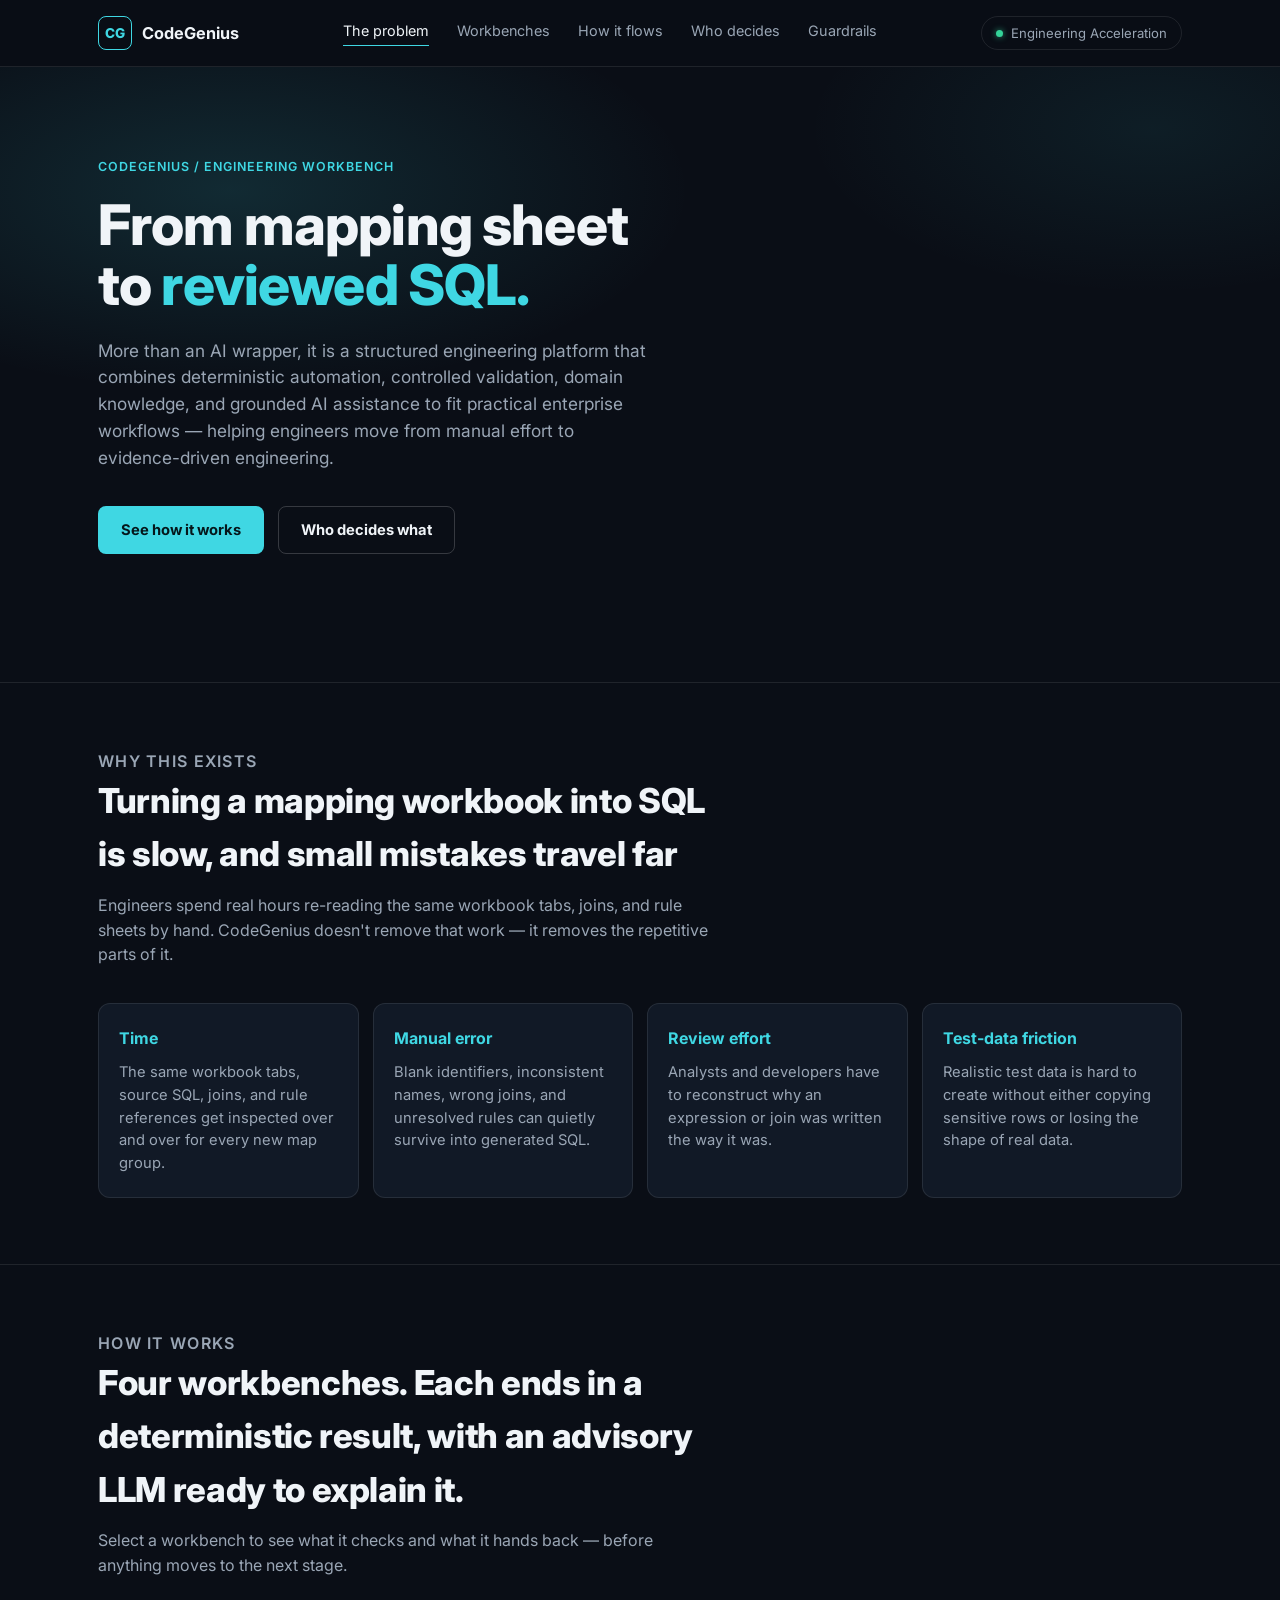
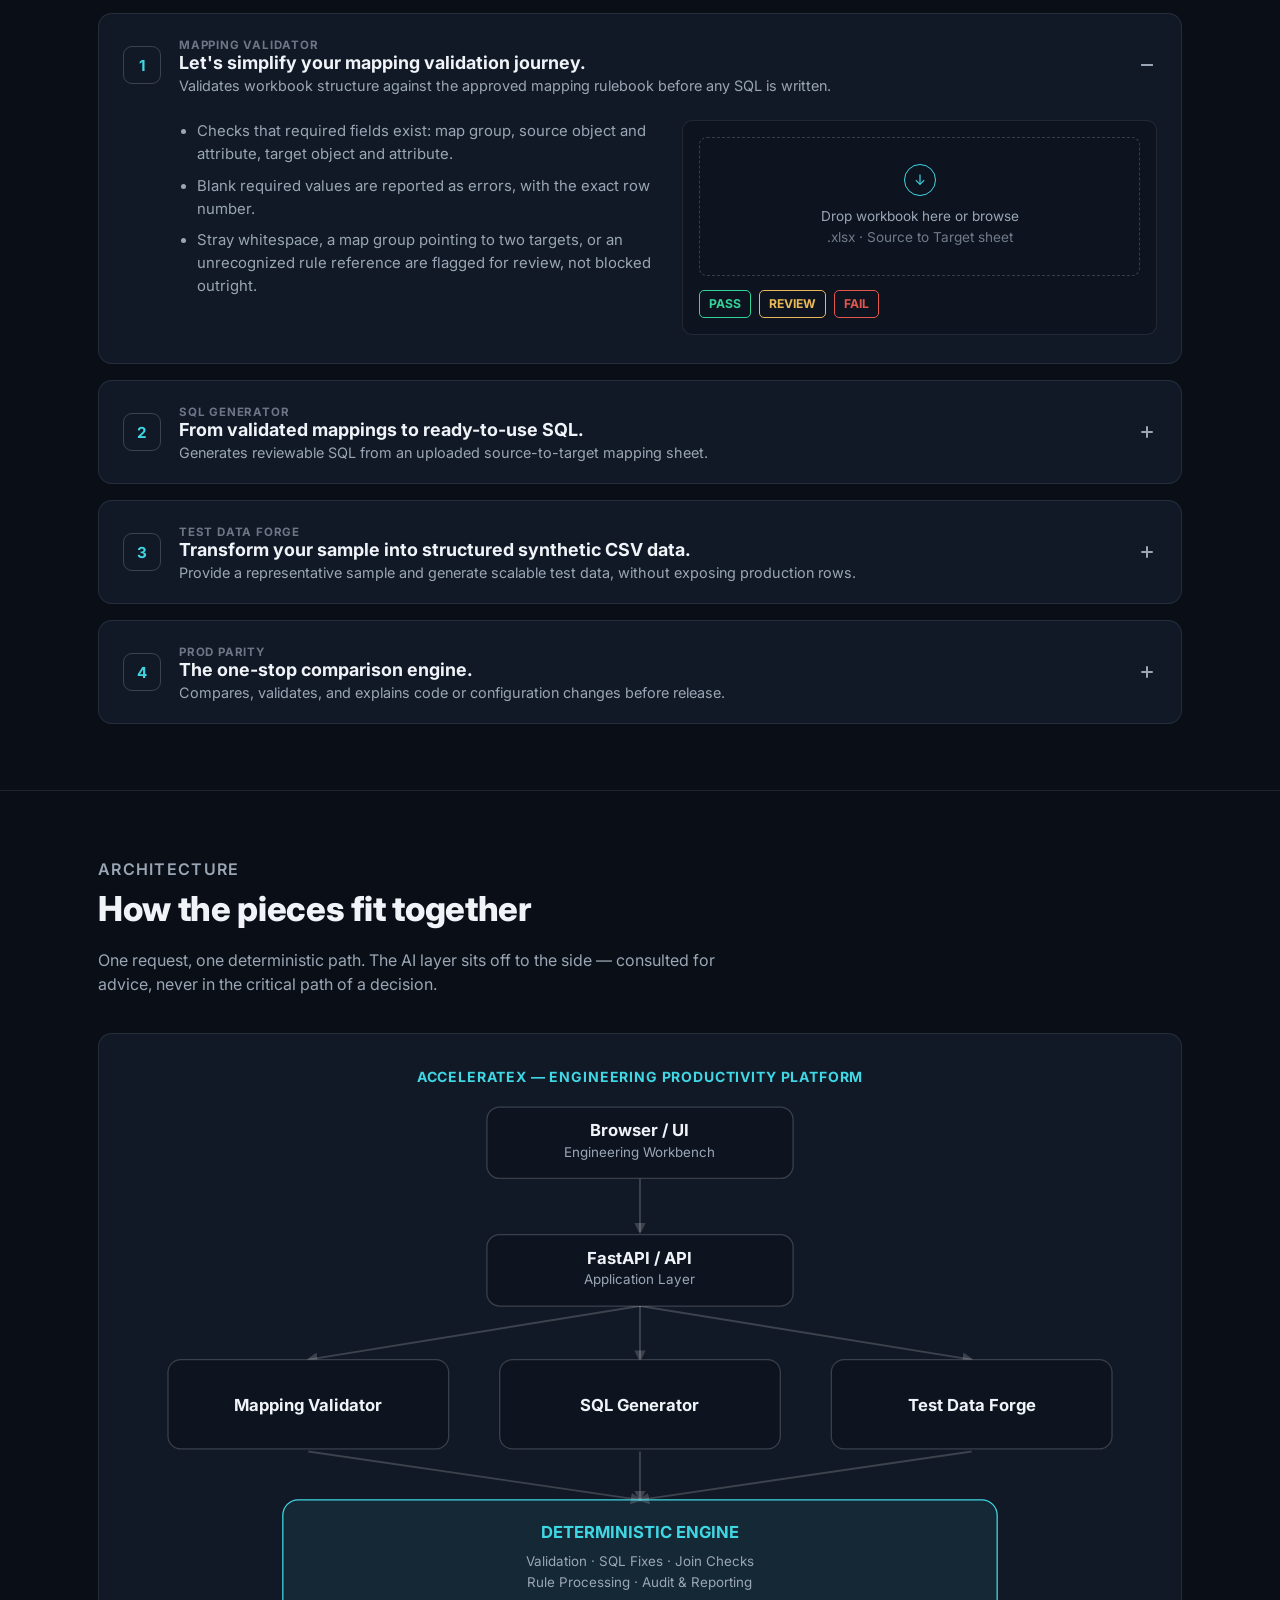
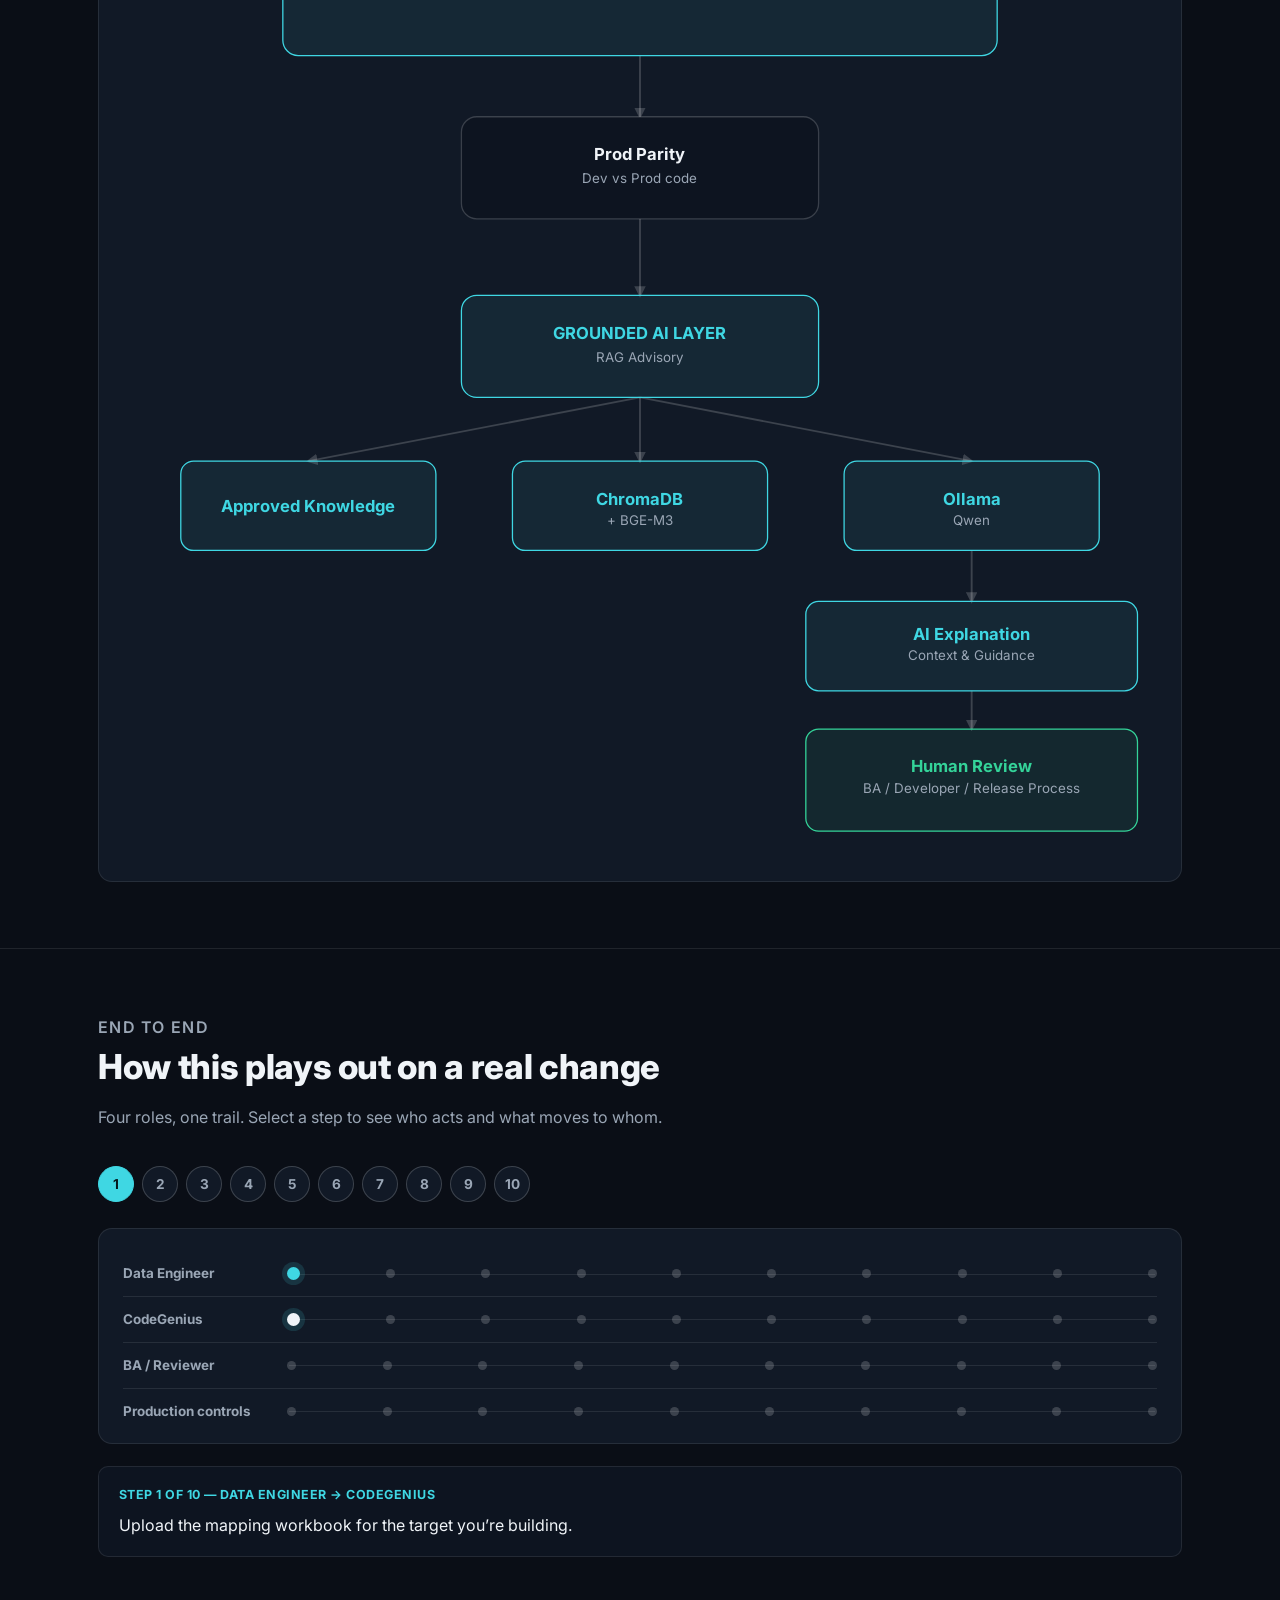
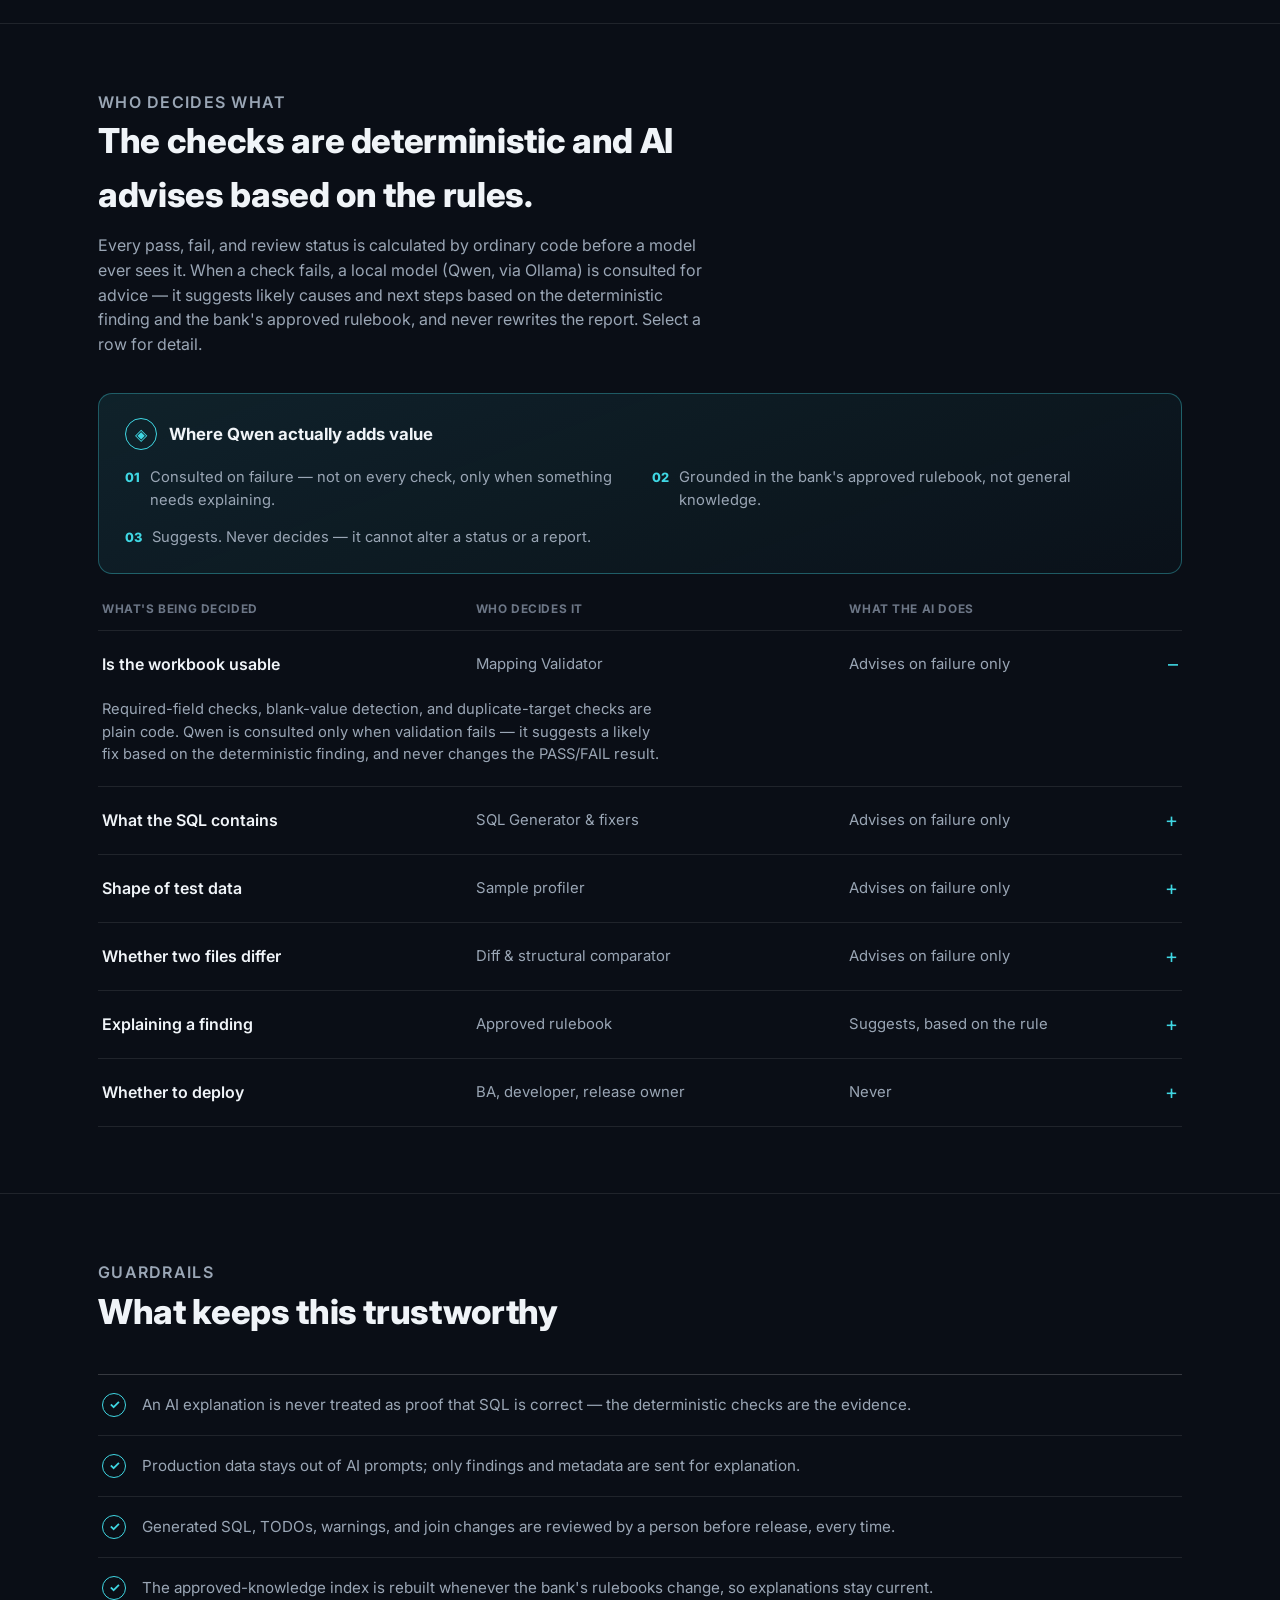
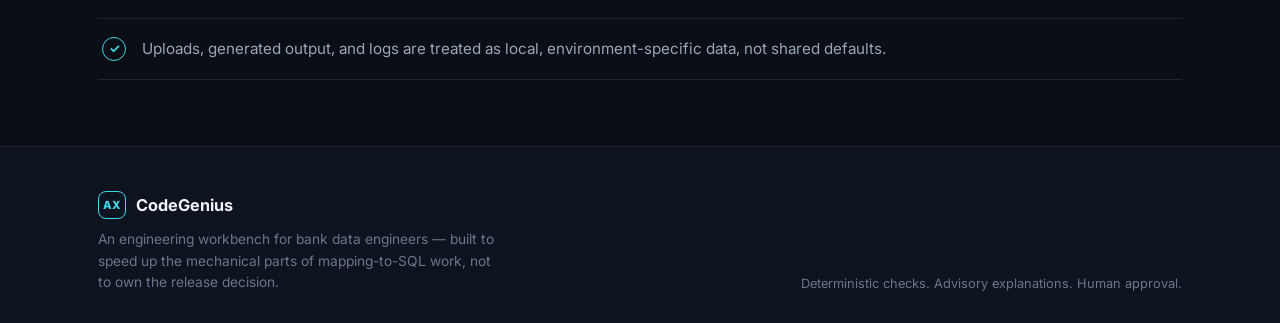
==== commit 166c9ed2: "Update index.html" ====
--- a/docs/index.html
+++ b/docs/index.html
@@ -3,7 +3,7 @@
 <head>
 <meta charset="UTF-8">
 <meta name="viewport" content="width=device-width, initial-scale=1.0">
-<title>CodeGenius — Engineering Workbench </title>
+<title>CodeGenius — Engineering Workbench</title>
 <link rel="preconnect" href="https://fonts.googleapis.com">
 <link rel="preconnect" href="https://fonts.gstatic.com" crossorigin>
 <link href="https://fonts.googleapis.com/css2?family=Inter:wght@400;500;600;700;800&display=swap" rel="stylesheet">
@@ -380,7 +380,7 @@
   <div class="wrap">
     <p class="kicker">CodeGenius / Engineering Workbench</p>
     <h1>From mapping sheet<br>to <span>reviewed SQL.</span></h1>
-    <p class="lede">A workbench for data engineers. It validates the mapping, drafts the SQL, forges safe test data, and checks the result against production — so people review evidence instead of retyping it.</p>
+    <p class="lede">More than an AI wrapper, it is a structured engineering platform that combines deterministic automation, controlled validation, domain knowledge, and grounded AI assistance to fit practical enterprise workflows — helping engineers move from manual effort to evidence-driven engineering.</p>
     <div class="hero-cta">
       <a class="btn btn-primary" href="#workbenches">See how it works</a>
       <a class="btn btn-ghost" href="#trust">Who decides what</a>
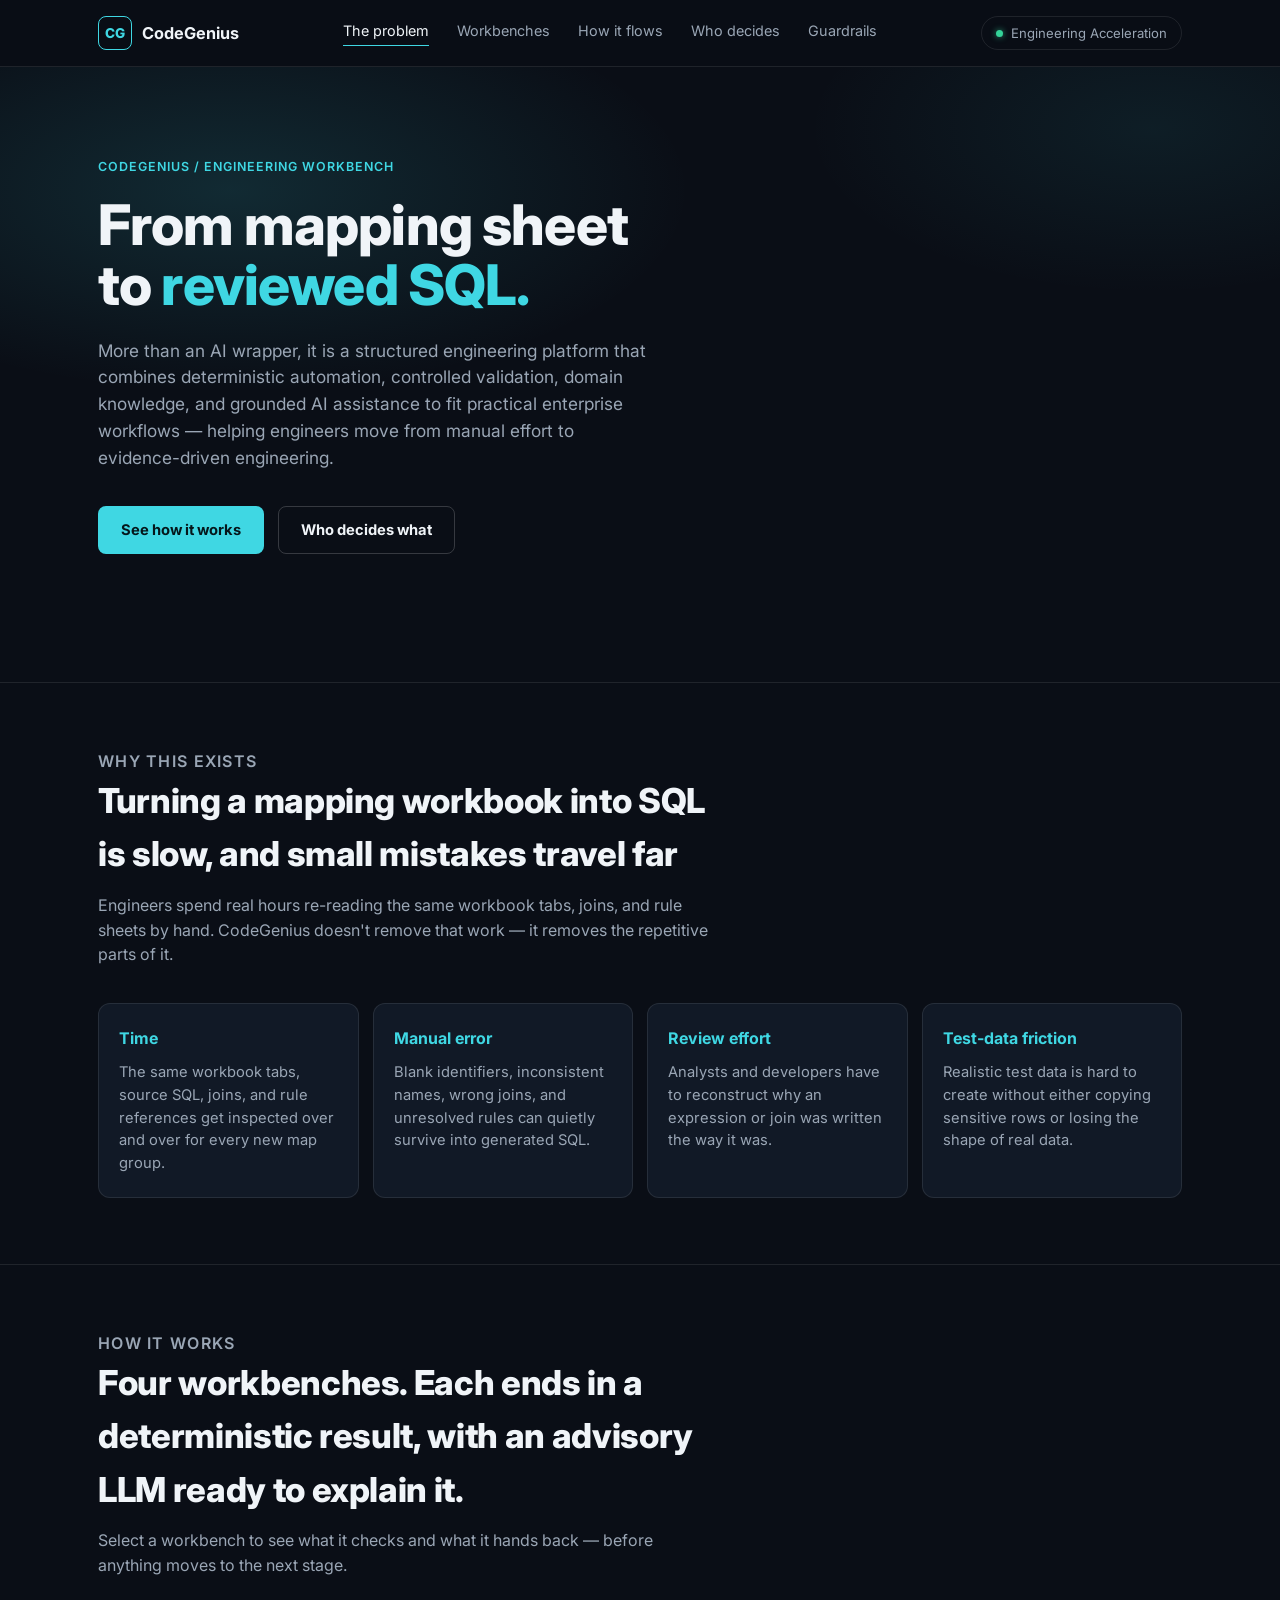
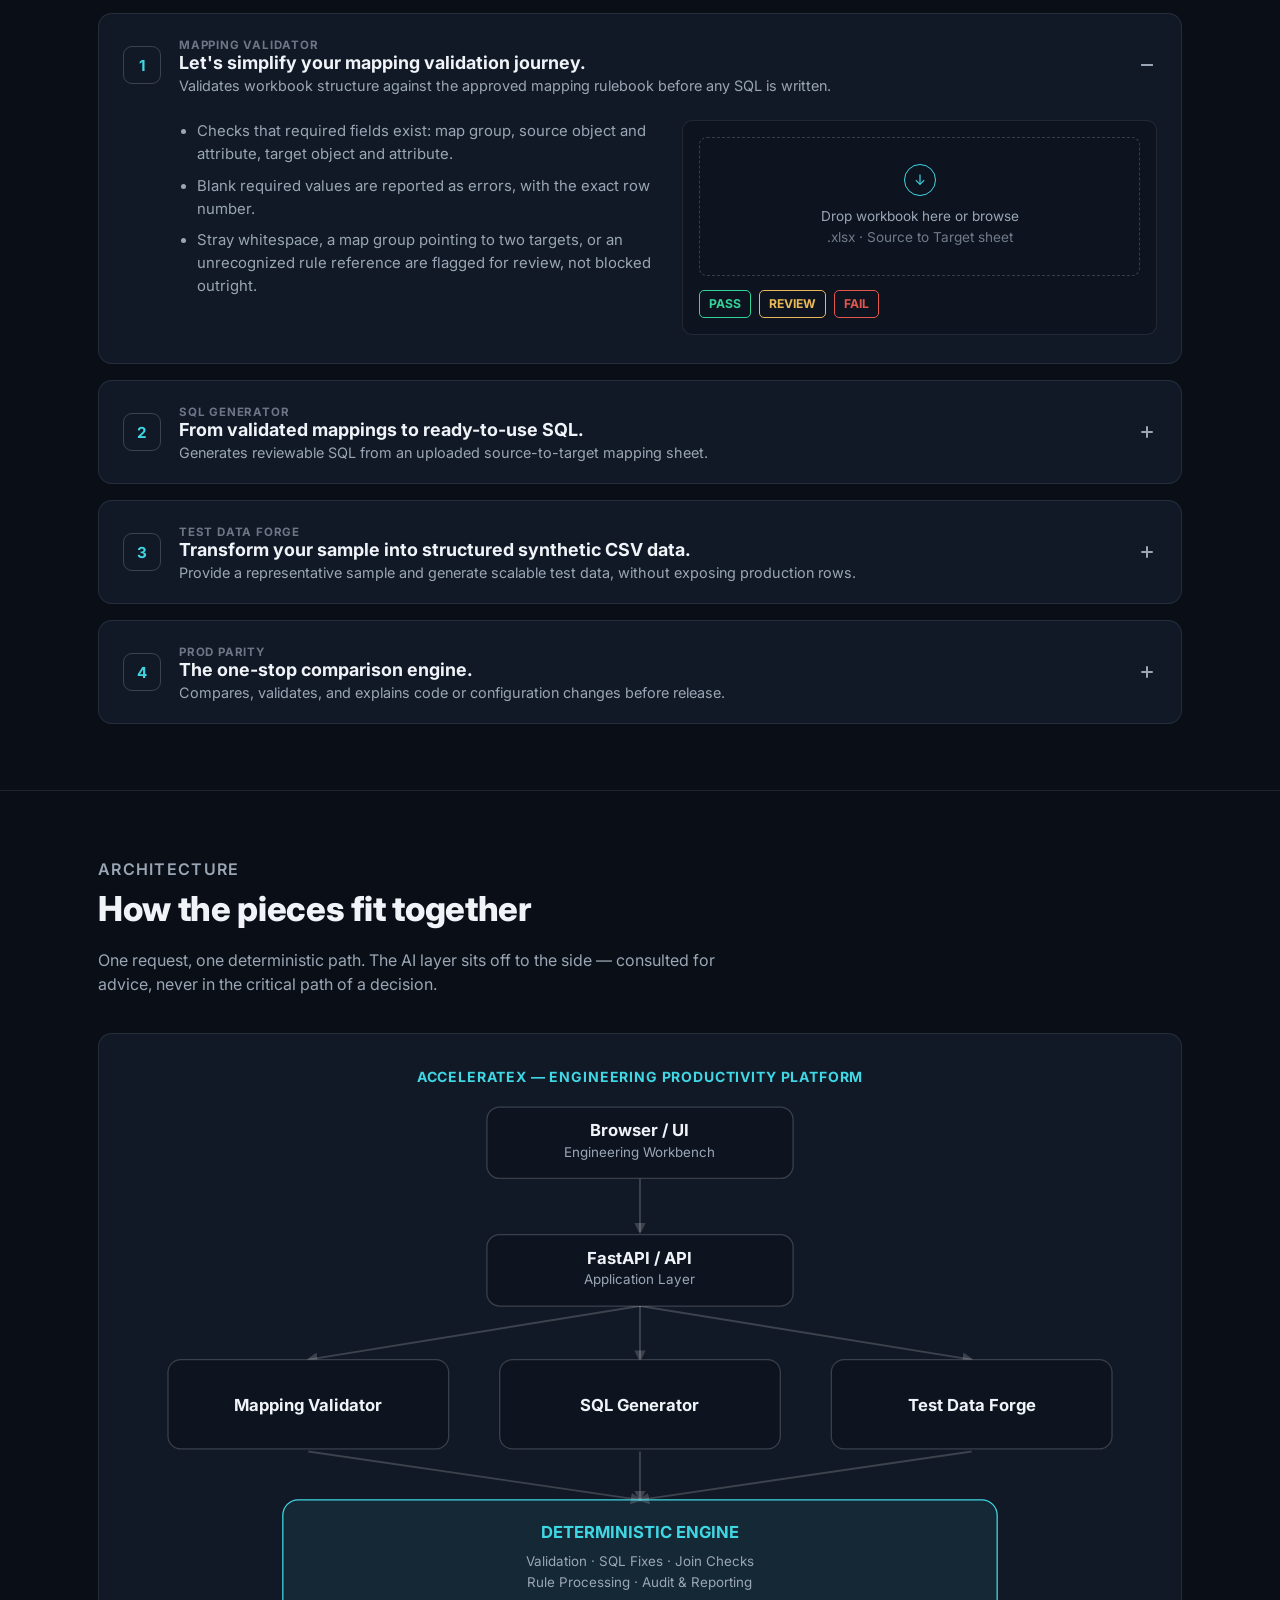
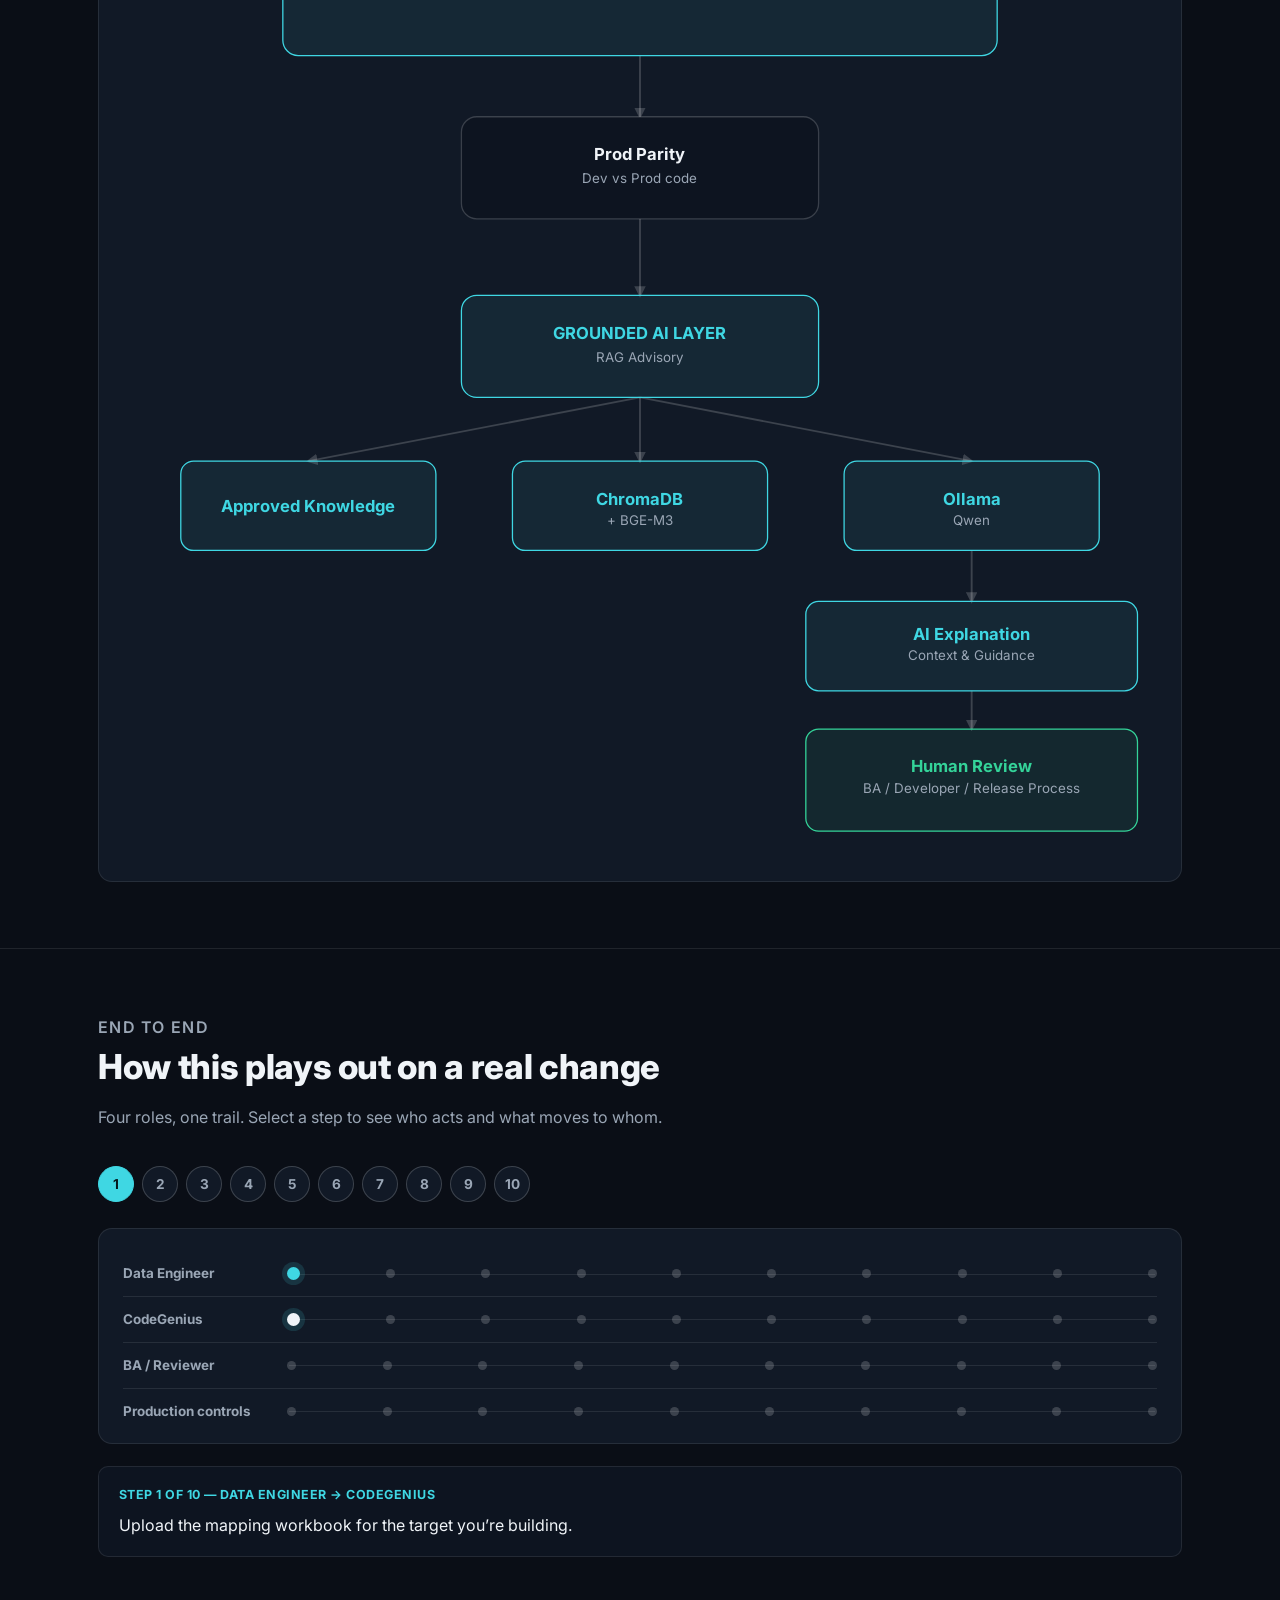
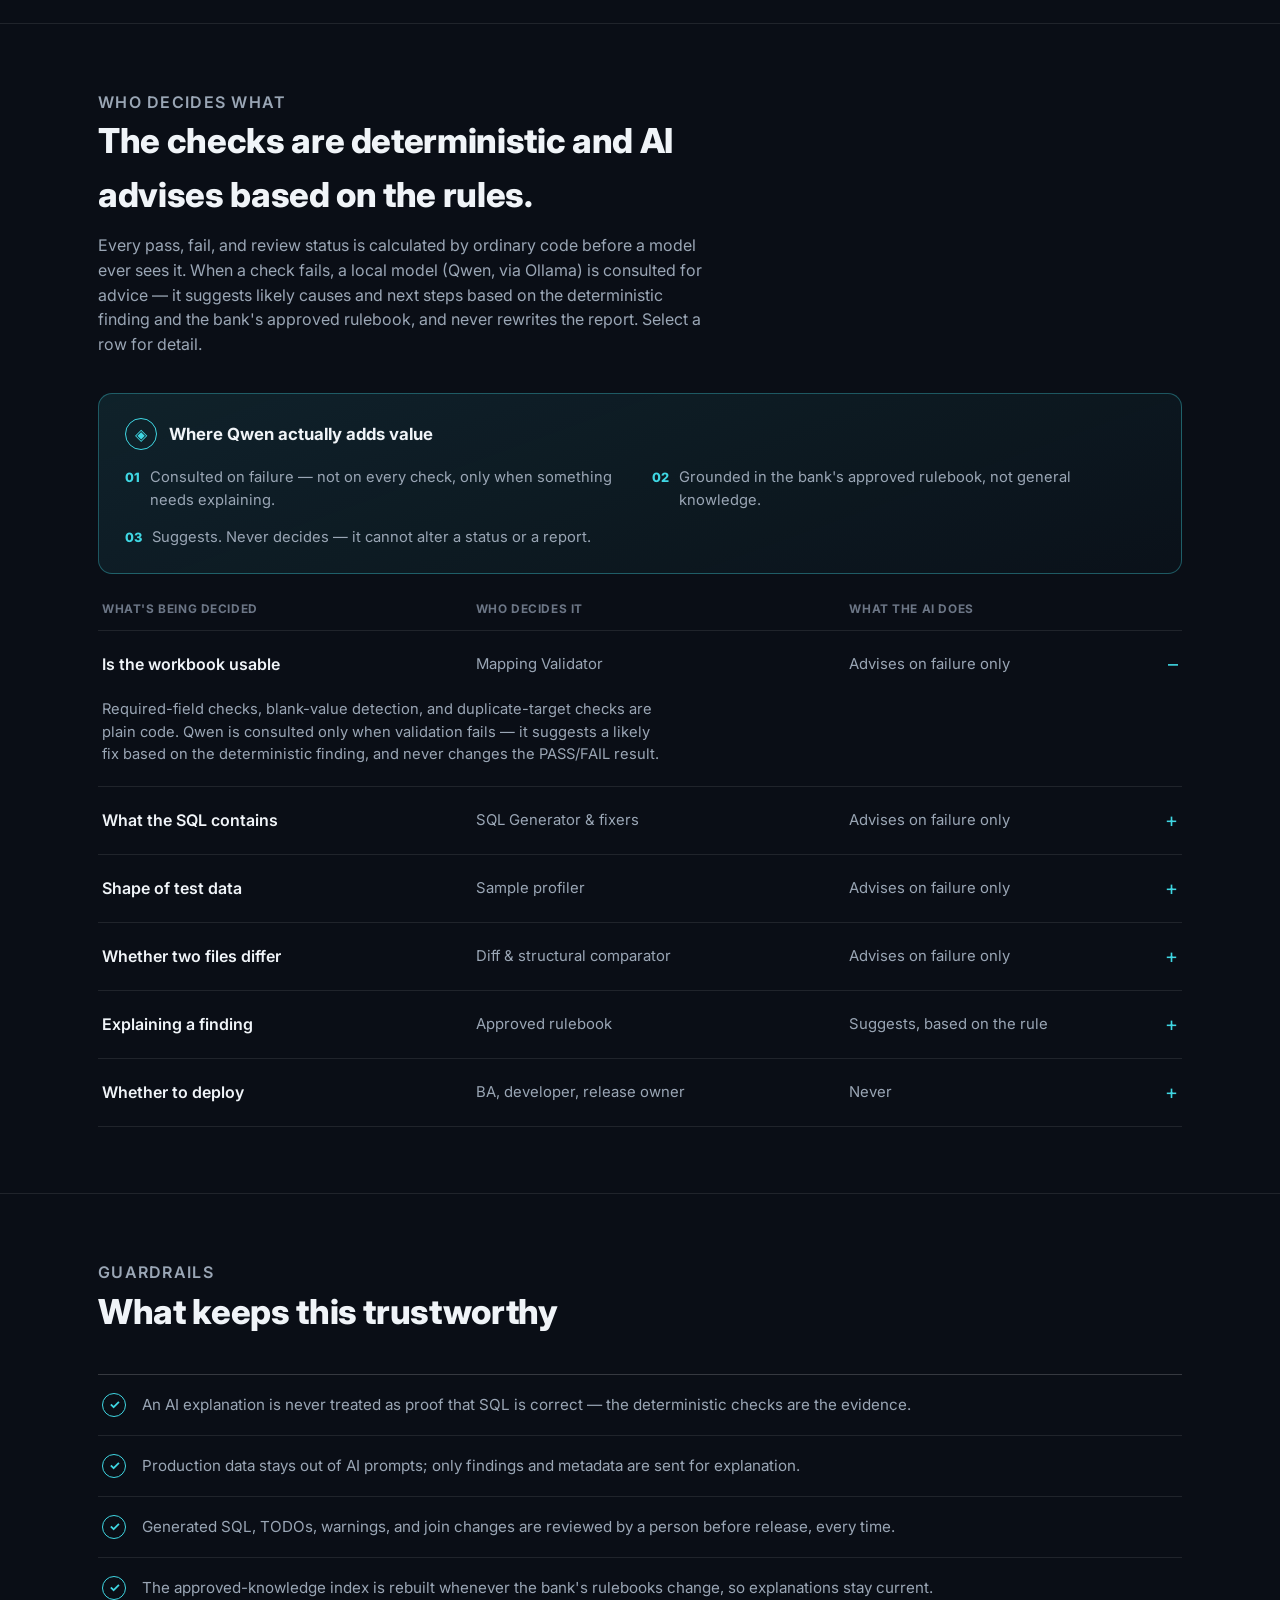
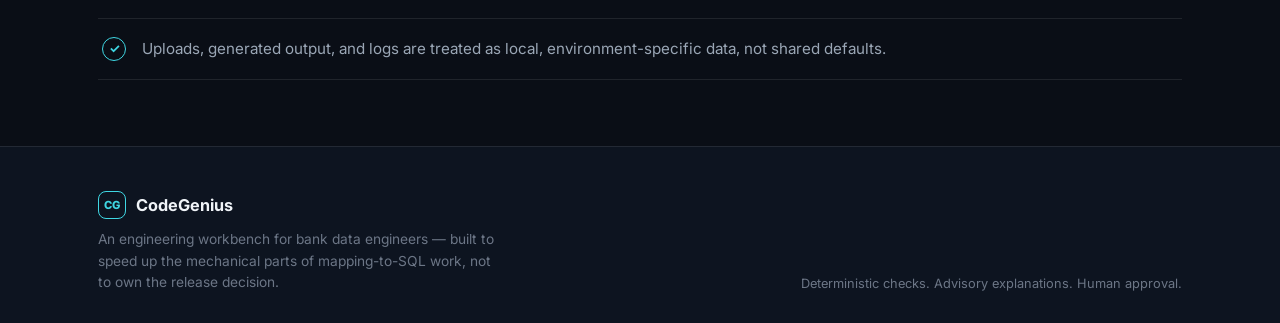
==== commit 41798f2f: "Update index.html" ====
--- a/docs/index.html
+++ b/docs/index.html
@@ -751,7 +751,7 @@
 <footer>
   <div class="wrap">
     <div>
-      <div class="foot-brand"><div class="brand-mark" style="width:28px;height:28px;font-size:0.7rem;">AX</div>CodeGenius</div>
+      <div class="foot-brand"><div class="brand-mark" style="width:28px;height:28px;font-size:0.7rem;">CG</div>CodeGenius</div>
       <p>An engineering workbench for bank data engineers — built to speed up the mechanical parts of mapping-to-SQL work, not to own the release decision.</p>
     </div>
     <div class="foot-note">Deterministic checks. Advisory explanations. Human approval.</div>
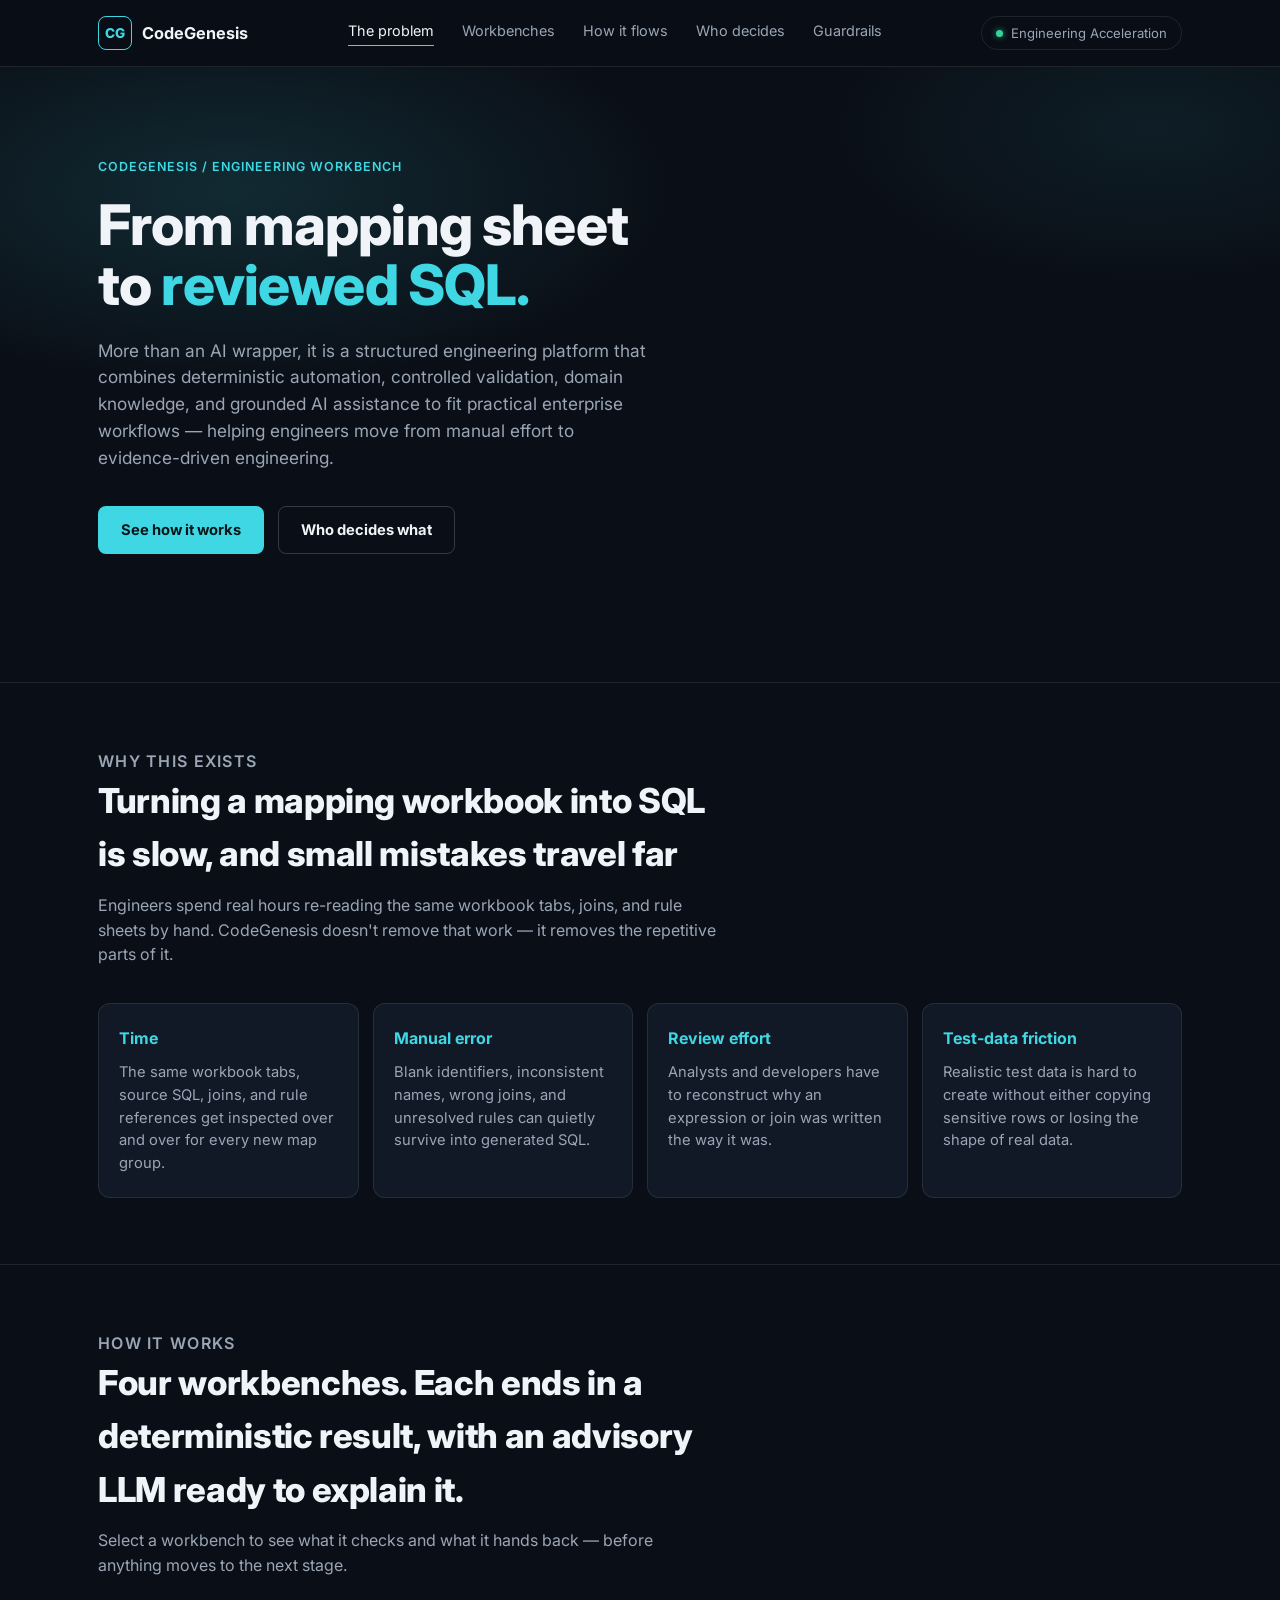
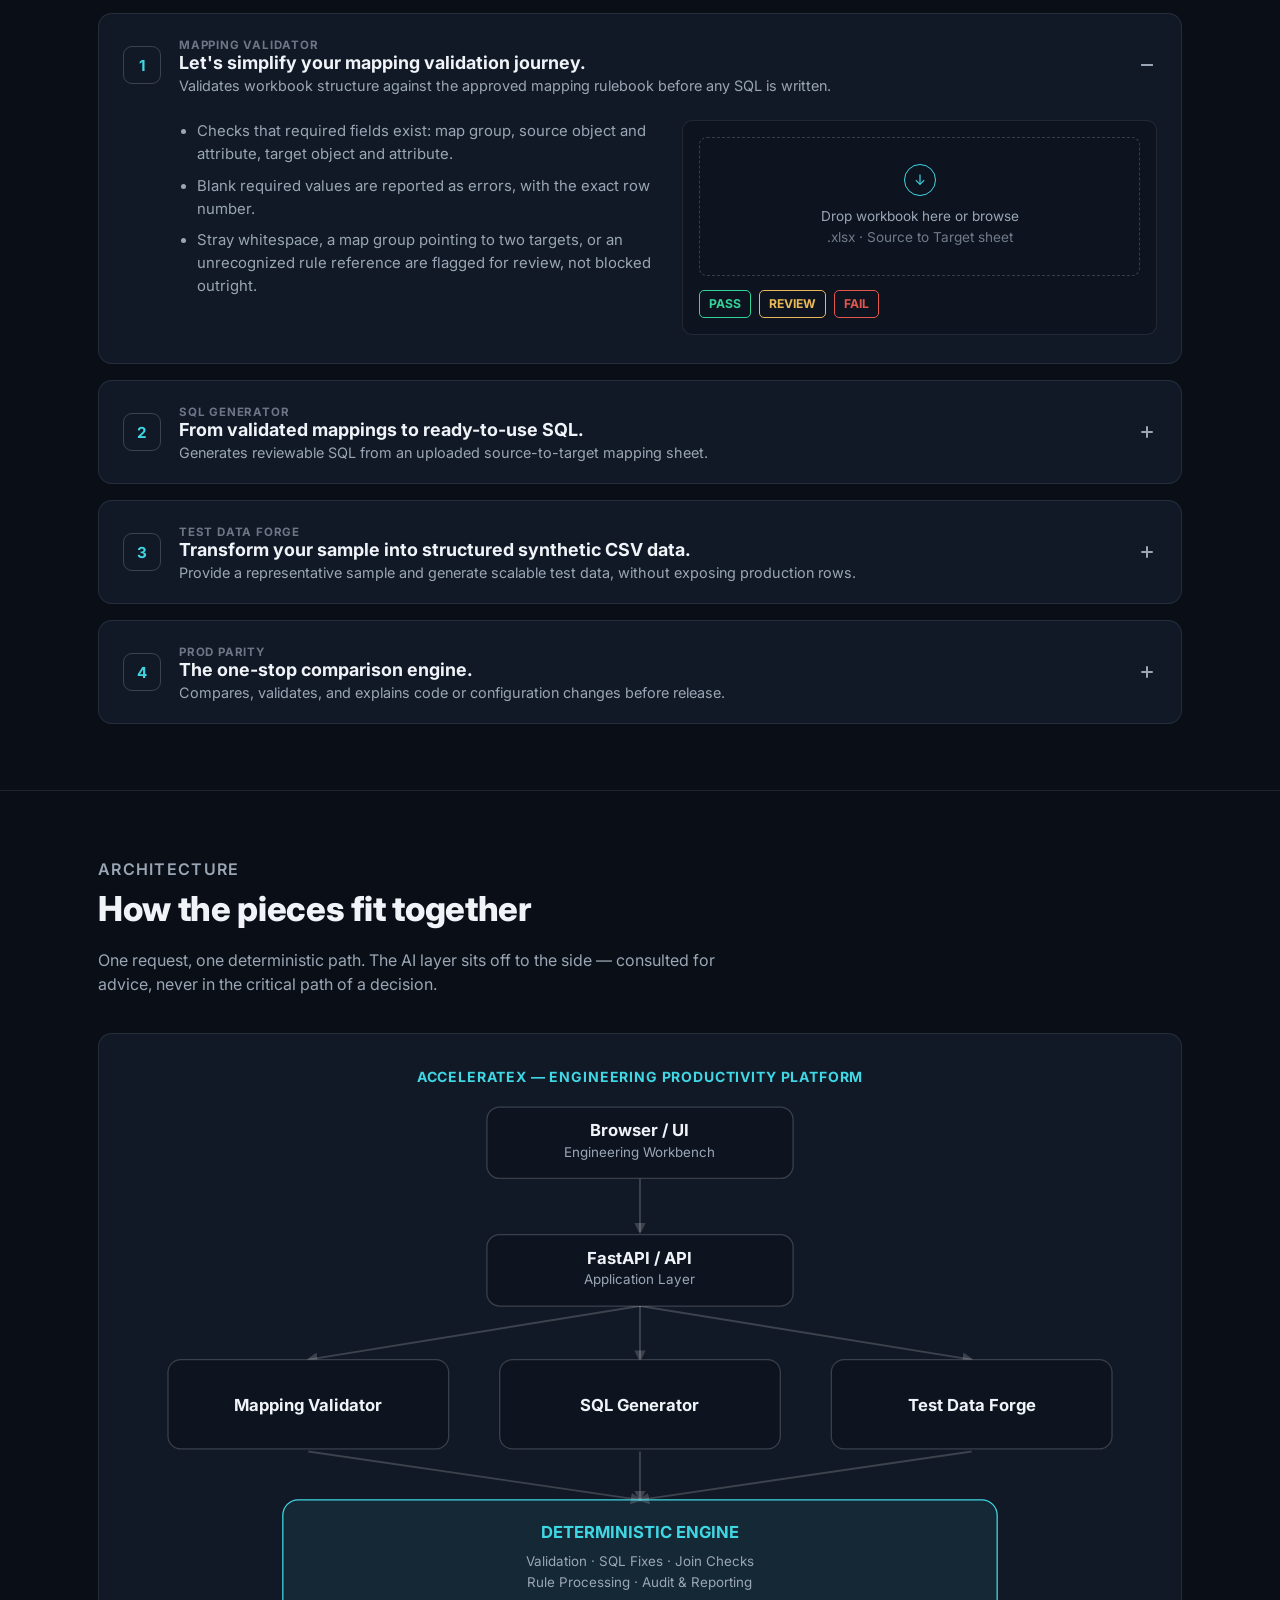
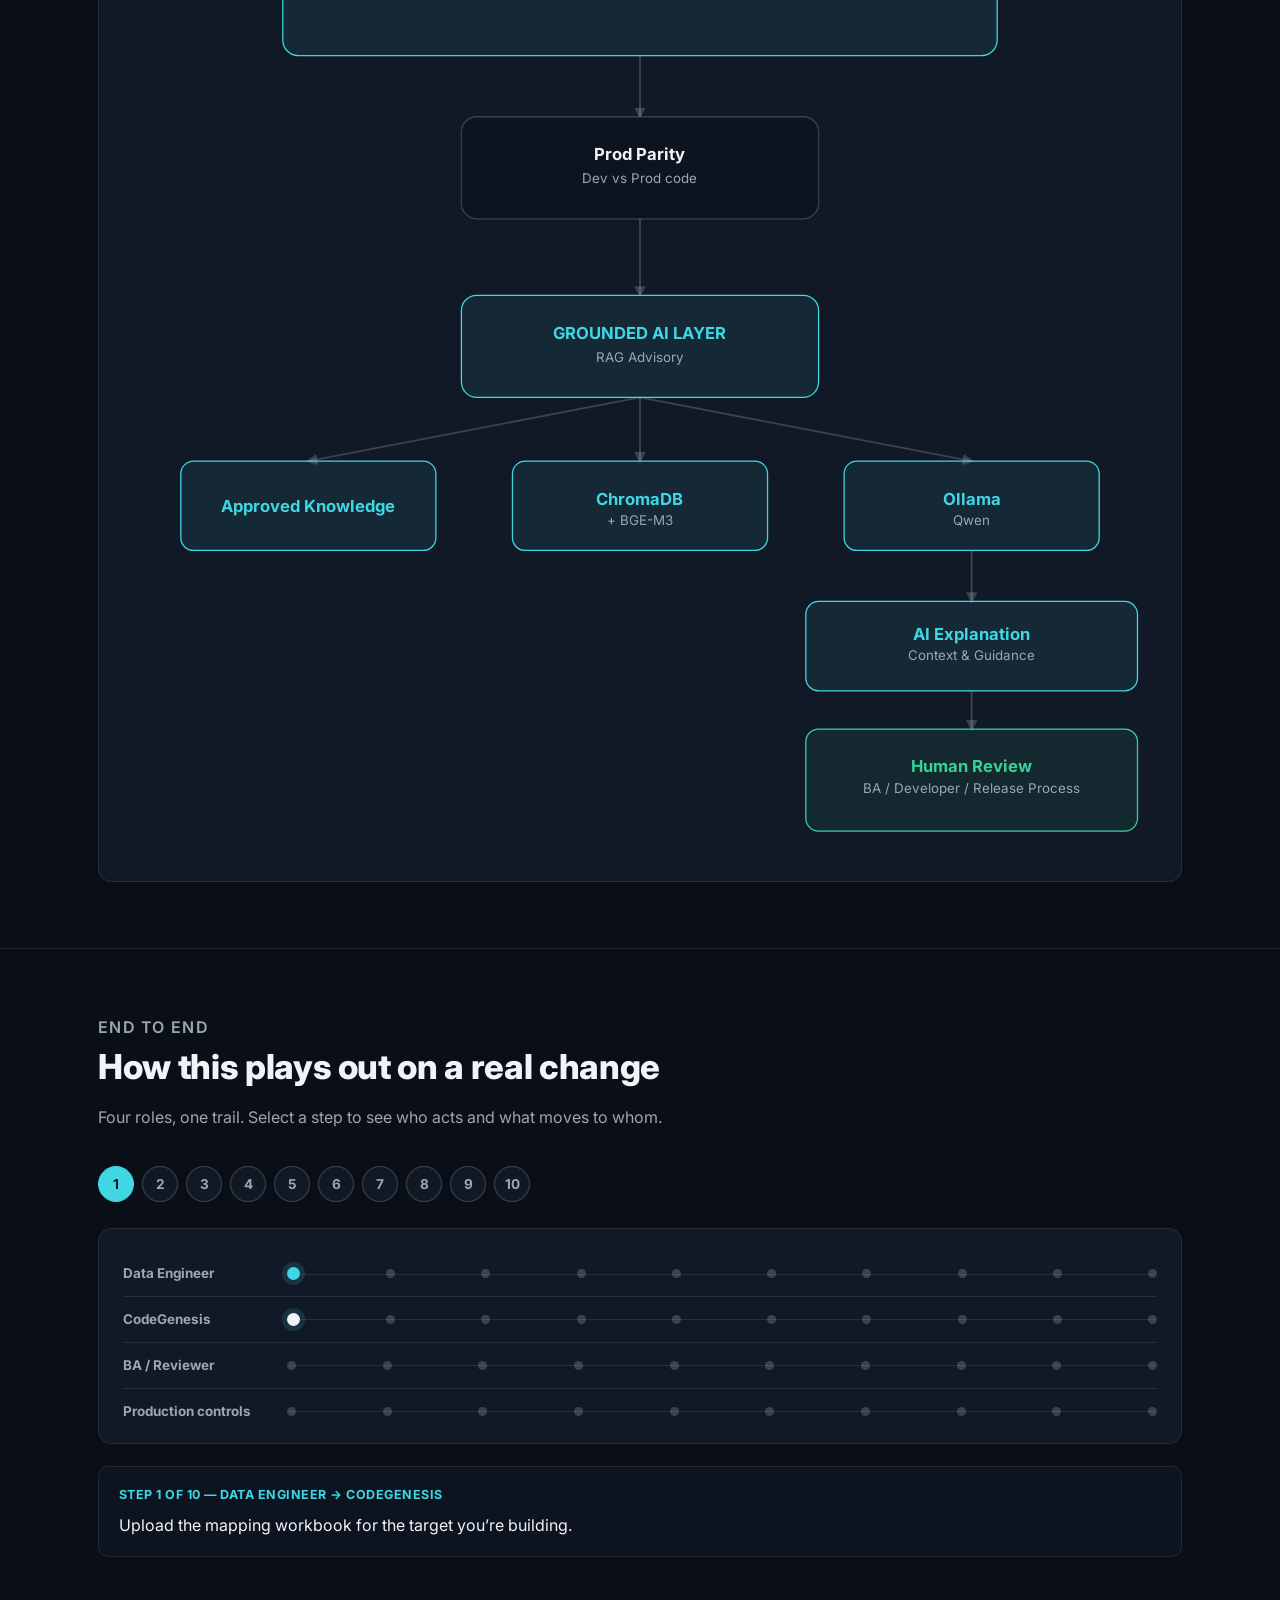
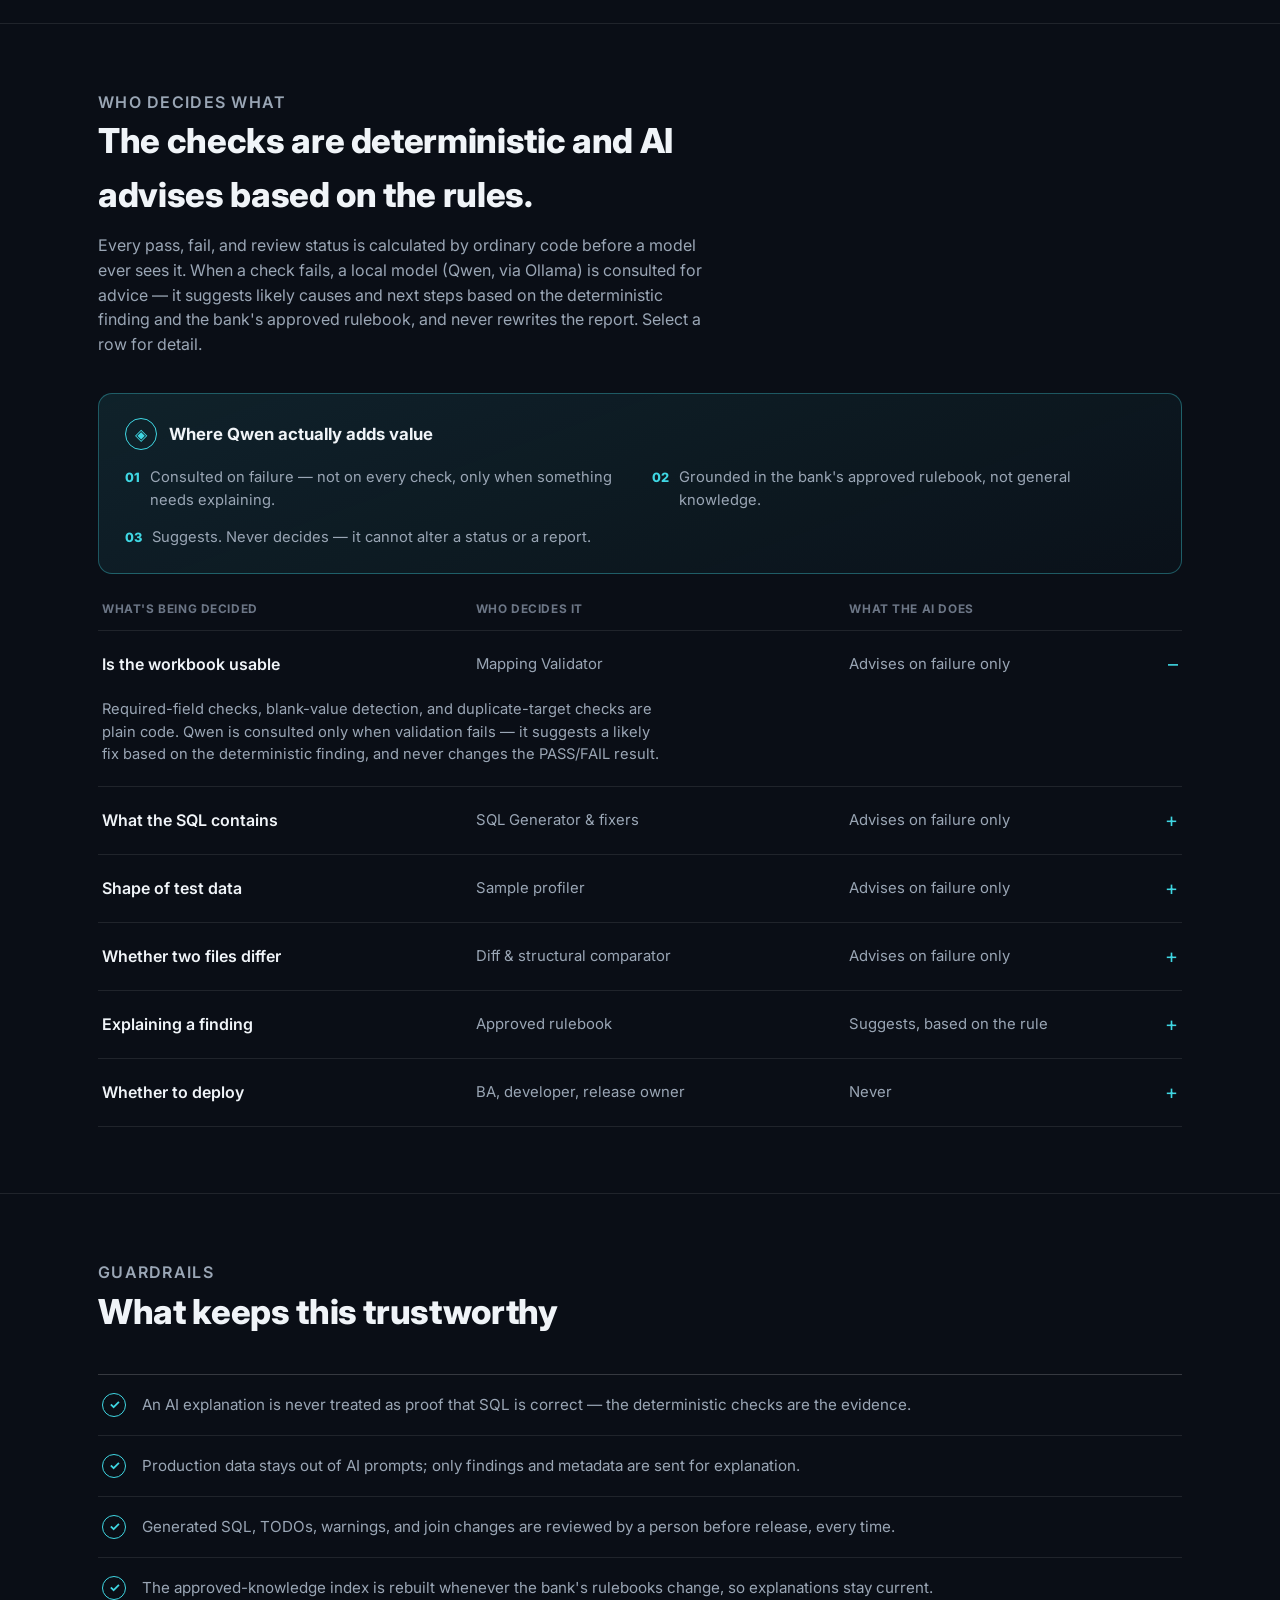
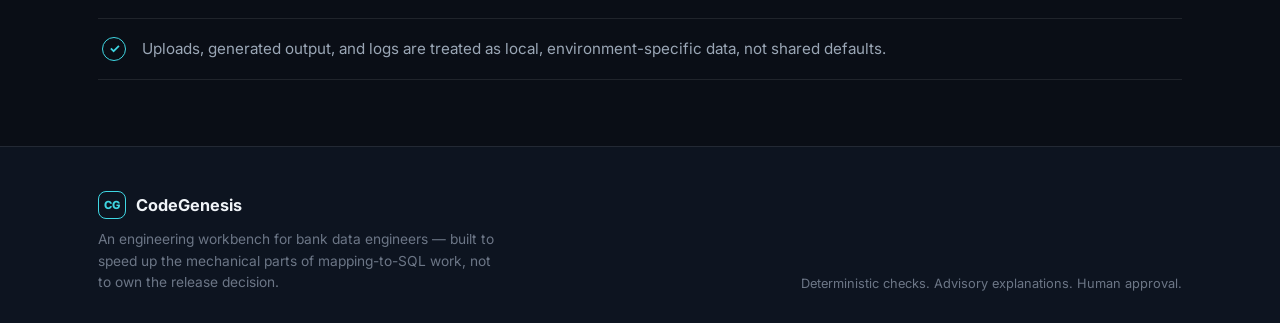
==== commit d926a54e: "Update index.html" ====
--- a/docs/index.html
+++ b/docs/index.html
@@ -3,7 +3,7 @@
 <head>
 <meta charset="UTF-8">
 <meta name="viewport" content="width=device-width, initial-scale=1.0">
-<title>CodeGenius — Engineering Workbench</title>
+<title>CodeGenesis — Engineering Workbench</title>
 <link rel="preconnect" href="https://fonts.googleapis.com">
 <link rel="preconnect" href="https://fonts.gstatic.com" crossorigin>
 <link href="https://fonts.googleapis.com/css2?family=Inter:wght@400;500;600;700;800&display=swap" rel="stylesheet">
@@ -363,7 +363,7 @@
   <div class="nav-inner">
     <div class="brand">
       <div class="brand-mark">CG</div>
-      <div class="brand-name">CodeGenius</div>
+      <div class="brand-name">CodeGenesis</div>
     </div>
     <nav class="links">
       <a href="#problem">The problem</a>
@@ -378,7 +378,7 @@
 
 <section class="hero">
   <div class="wrap">
-    <p class="kicker">CodeGenius / Engineering Workbench</p>
+    <p class="kicker">CodeGenesis / Engineering Workbench</p>
     <h1>From mapping sheet<br>to <span>reviewed SQL.</span></h1>
     <p class="lede">More than an AI wrapper, it is a structured engineering platform that combines deterministic automation, controlled validation, domain knowledge, and grounded AI assistance to fit practical enterprise workflows — helping engineers move from manual effort to evidence-driven engineering.</p>
     <div class="hero-cta">
@@ -395,7 +395,7 @@
     <div class="section-head">
       <p class="kicker">Why this exists</p>
       <h2>Turning a mapping workbook into SQL is slow, and small mistakes travel far</h2>
-      <p>Engineers spend real hours re-reading the same workbook tabs, joins, and rule sheets by hand. CodeGenius doesn't remove that work — it removes the repetitive parts of it.</p>
+      <p>Engineers spend real hours re-reading the same workbook tabs, joins, and rule sheets by hand. CodeGenesis doesn't remove that work — it removes the repetitive parts of it.</p>
     </div>
     <div class="problem-grid">
       <div class="problem-cell">
@@ -724,7 +724,7 @@
       </details>
       <details class="trow">
         <summary><span class="t-topic">Whether to deploy</span><span class="t-owner">BA, developer, release owner</span><span class="t-ai">Never</span><span class="t-plus"></span></summary>
-        <div class="trow-detail">No status produced by CodeGenius is a release approval. That decision stays with the bank's existing process.</div>
+        <div class="trow-detail">No status produced by CodeGenesis is a release approval. That decision stays with the bank's existing process.</div>
       </details>
     </div>
   </div>
@@ -751,7 +751,7 @@
 <footer>
   <div class="wrap">
     <div>
-      <div class="foot-brand"><div class="brand-mark" style="width:28px;height:28px;font-size:0.7rem;">CG</div>CodeGenius</div>
+      <div class="foot-brand"><div class="brand-mark" style="width:28px;height:28px;font-size:0.7rem;">CG</div>CodeGenesis</div>
       <p>An engineering workbench for bank data engineers — built to speed up the mechanical parts of mapping-to-SQL work, not to own the release decision.</p>
     </div>
     <div class="foot-note">Deterministic checks. Advisory explanations. Human approval.</div>
@@ -794,20 +794,20 @@
   // ---------- Bank-usage flow diagram ----------
   const LANES = [
     { id:'engineer', label:'Data Engineer', color:'#3fd7e3' },
-    { id:'accelx',   label:'CodeGenius',   color:'#f0f4f8' },
+    { id:'accelx',   label:'CodeGenesis',   color:'#f0f4f8' },
     { id:'reviewer', label:'BA / Reviewer', color:'#e9b857' },
     { id:'prod',     label:'Production controls', color:'#34d399' }
   ];
   const FLOW_STEPS = [
     { n:1,  from:'engineer', to:'accelx',  text:'Upload the mapping workbook for the target you\u2019re building.' },
-    { n:2,  from:'accelx',   to:'accelx',  text:'CodeGenius runs deterministic mapping validation \u2014 pass, review, or fail.' },
+    { n:2,  from:'accelx',   to:'accelx',  text:'CodeGenesis runs deterministic mapping validation \u2014 pass, review, or fail.' },
     { n:3,  from:'reviewer', to:'accelx',  text:'If a warning needs judgement, the reviewer confirms the finding.' },
     { n:4,  from:'engineer', to:'accelx',  text:'Engineer selects the map group and requests SQL generation.' },
     { n:5,  from:'accelx',   to:'accelx',  text:'Fix, resolve, validate, prune, and audit \u2014 the deterministic pipeline runs end to end.' },
     { n:6,  from:'accelx',   to:'engineer',text:'Engineer gets back SQL, TODOs, a report, and full traceability.' },
     { n:7,  from:'engineer', to:'accelx',  text:'Engineer generates synthetic test data from an approved sample.' },
     { n:8,  from:'engineer', to:'accelx',  text:'Engineer compares the generated SQL against what\u2019s live in production.' },
-    { n:9,  from:'accelx',   to:'reviewer',text:'CodeGenius explains findings in plain language, using approved rules only.' },
+    { n:9,  from:'accelx',   to:'reviewer',text:'CodeGenesis explains findings in plain language, using approved rules only.' },
     { n:10, from:'reviewer', to:'prod',    text:'Reviewer approves through the bank\u2019s existing release process.' }
   ];
   const laneById = Object.fromEntries(LANES.map(l => [l.id, l]));
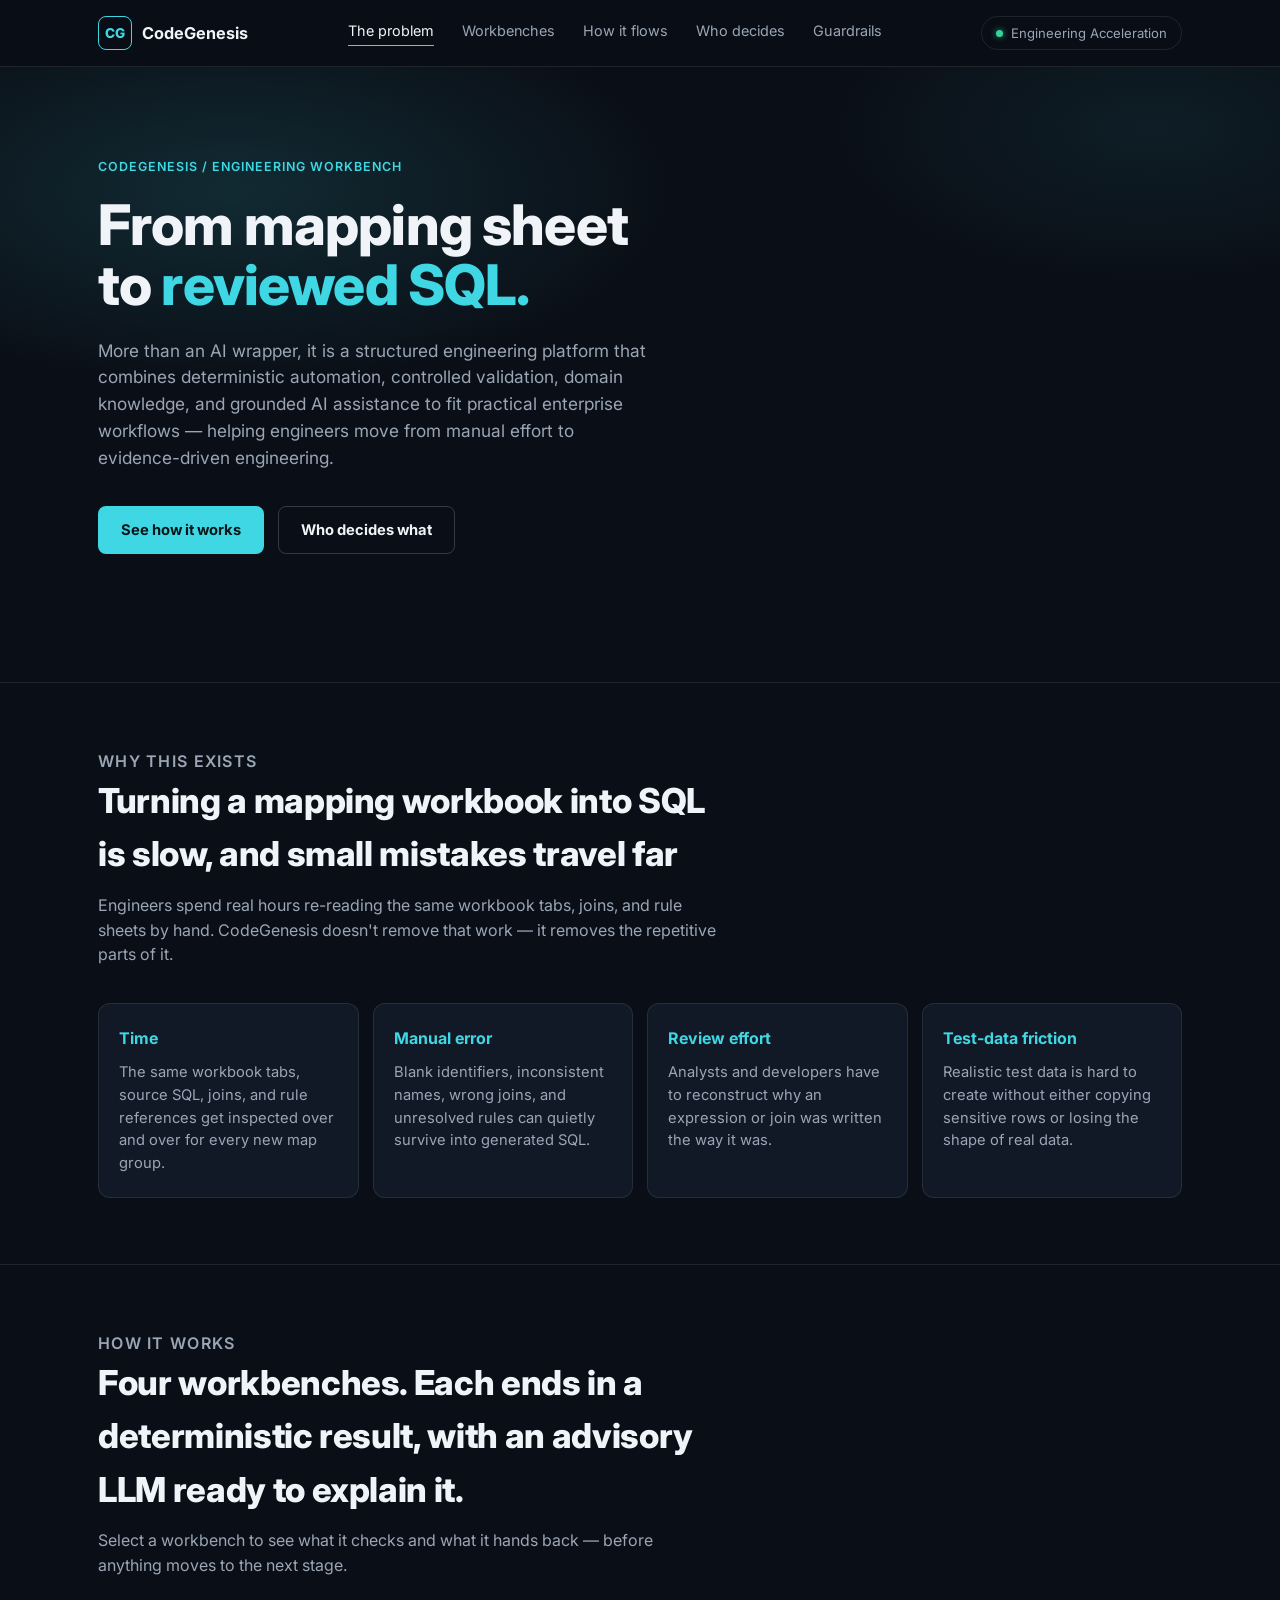
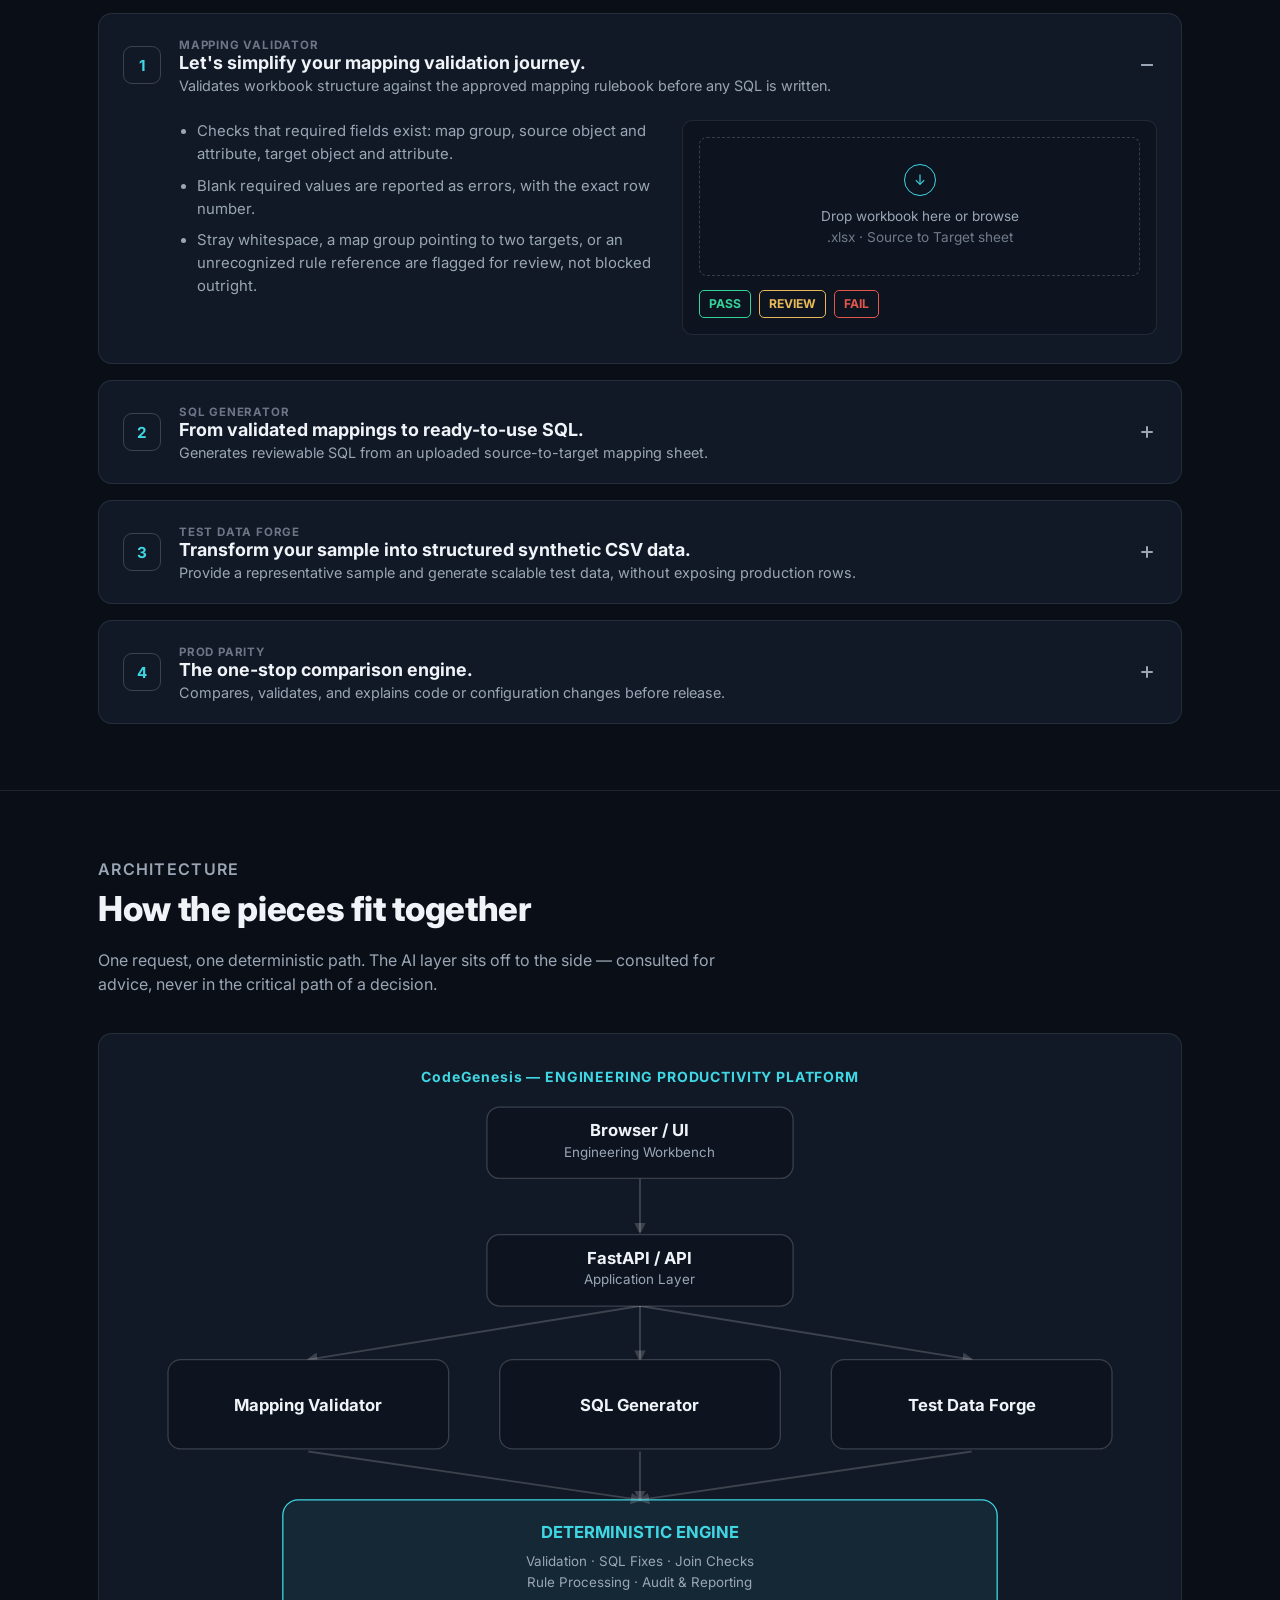
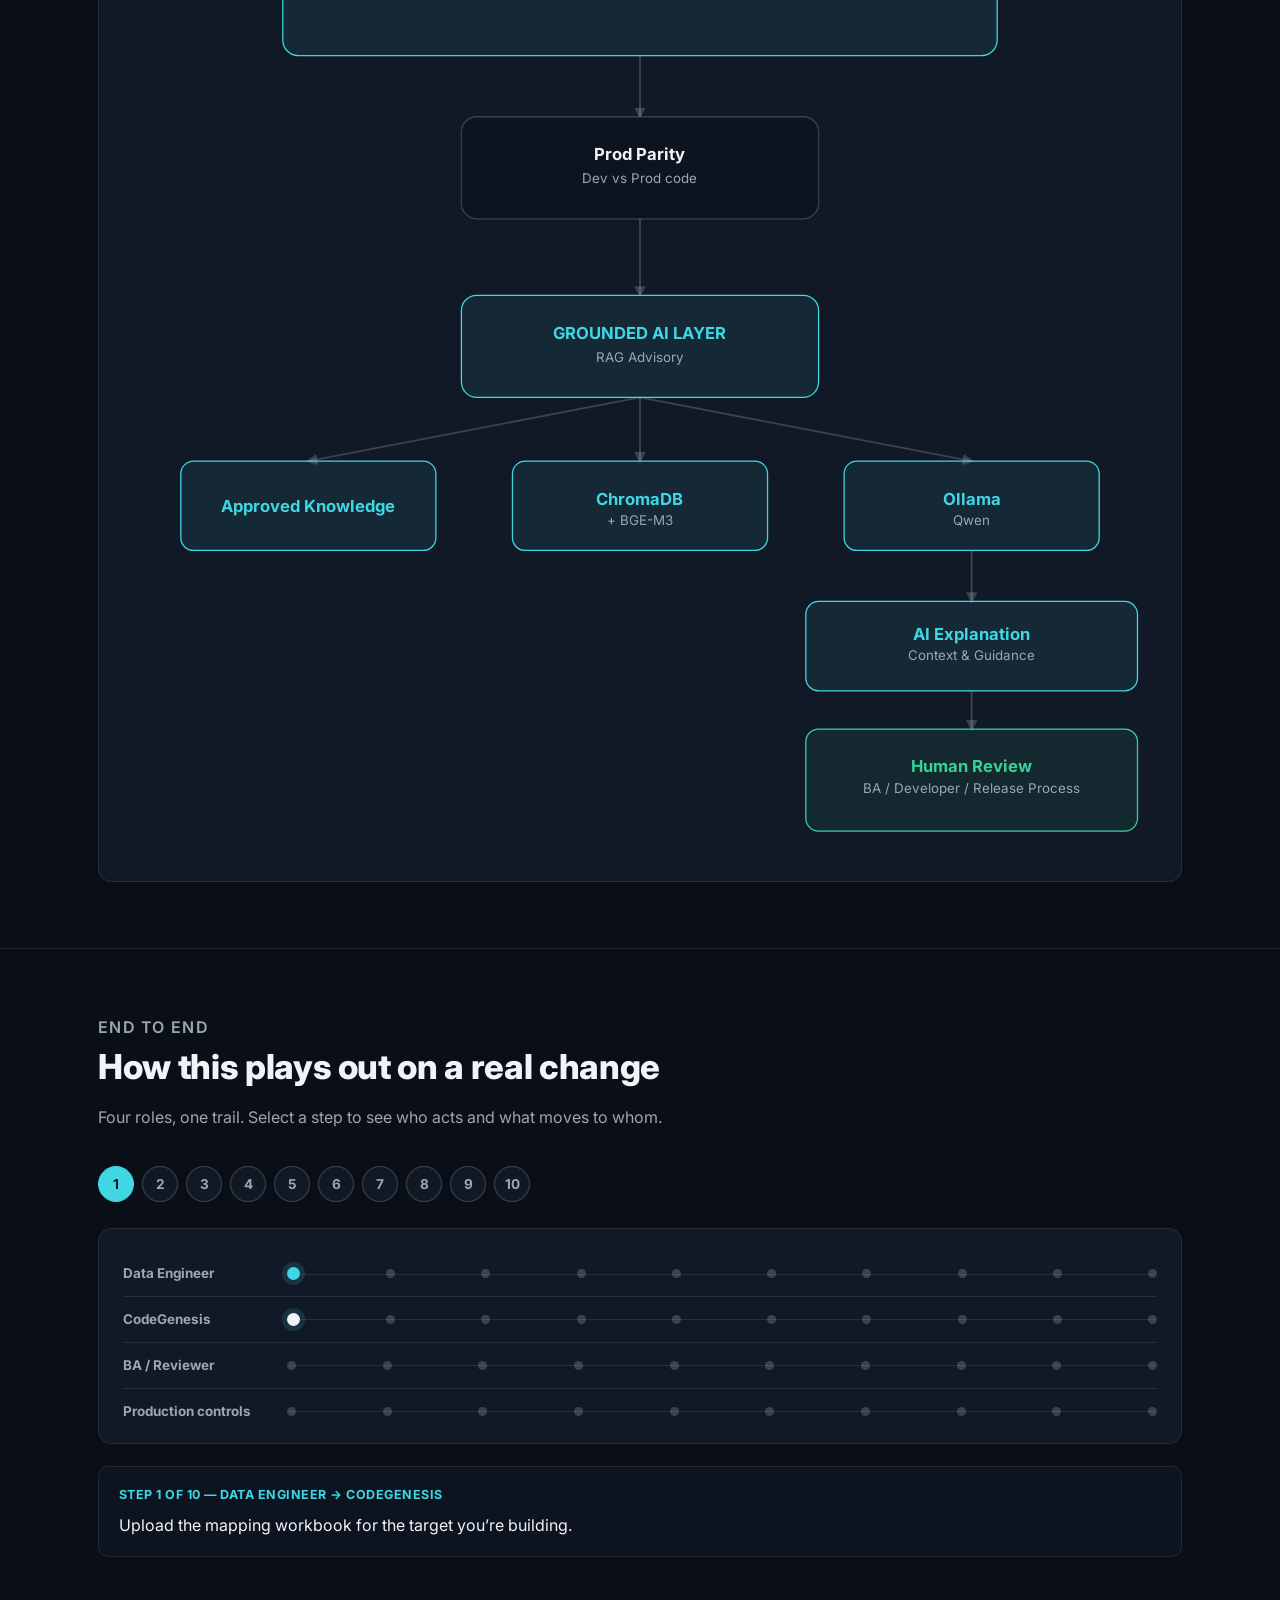
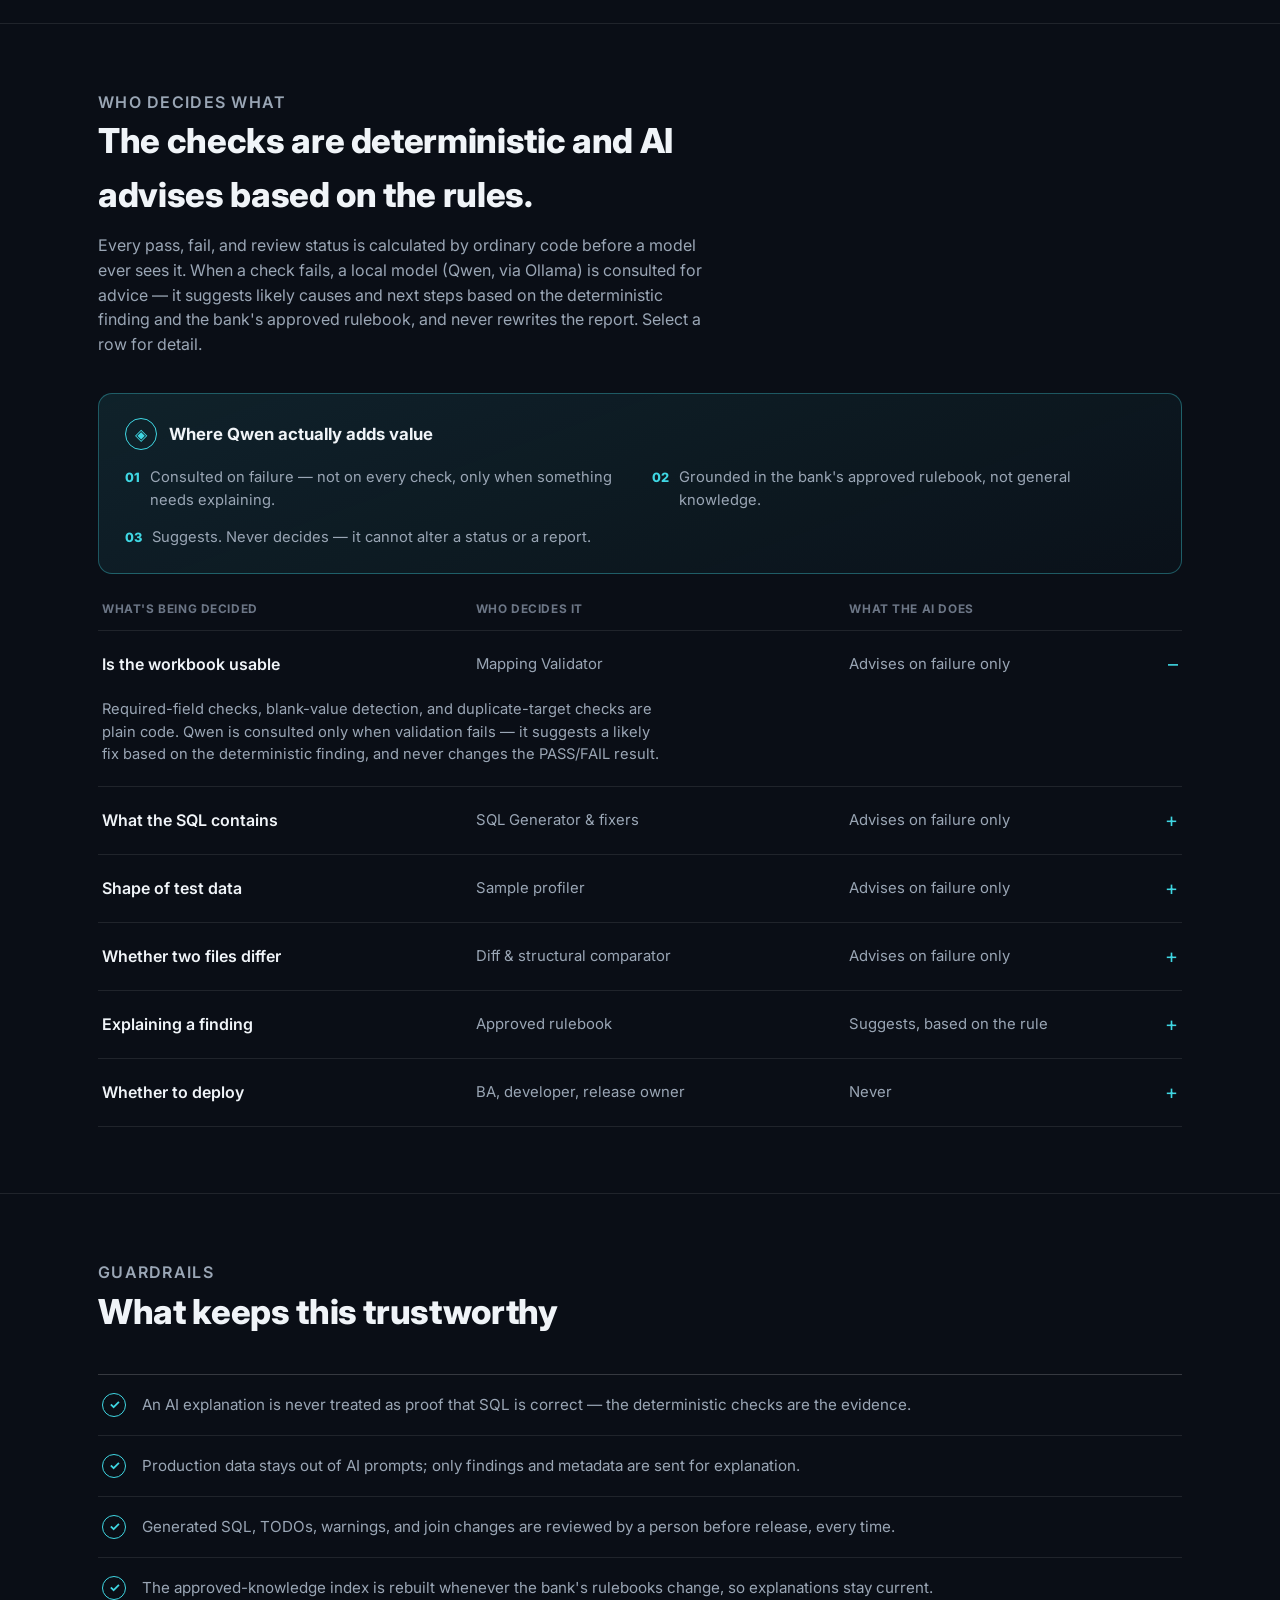
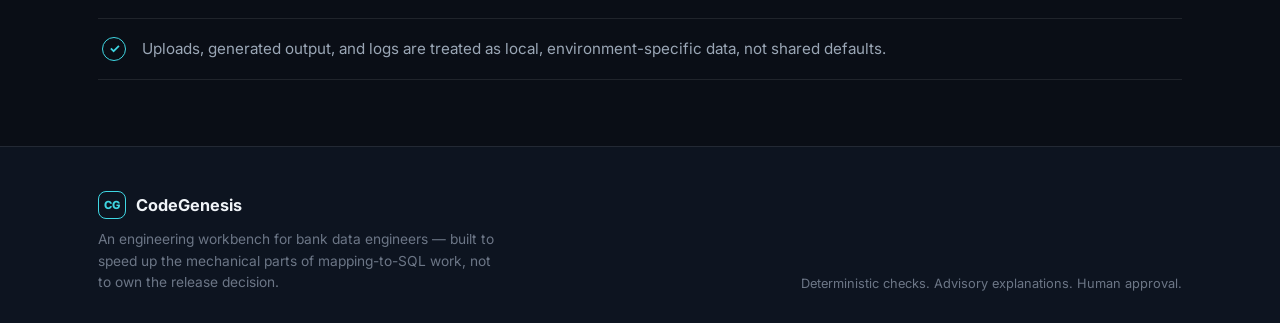
==== commit 02b4420b: "Update branding text in index.html" ====
--- a/docs/index.html
+++ b/docs/index.html
@@ -507,7 +507,7 @@
           <div class="wb-body-inner">
             <ul>
               <li>Studies one small, already-approved sample CSV: types, ranges, categories, null rates, and how unique each ID column is.</li>
-              <li>Generates new synthetic rows with the same shape — not copies of the sample.</li>
+              <li>Generates new synthetic rows with the same shape — not copies of the sample. </li>
               <li>Checks that chosen ID columns can stay unique at the requested scale before generating anything. Rule-based throughout — no model decides a value.</li>
             </ul>
             <div class="mock">
@@ -577,7 +577,7 @@
           </marker>
         </defs>
 
-        <text x="410" y="20" text-anchor="middle" class="arch-kicker">ACCELERATEX — ENGINEERING PRODUCTIVITY PLATFORM</text>
+        <text x="410" y="20" text-anchor="middle" class="arch-kicker">CodeGenesis — ENGINEERING PRODUCTIVITY PLATFORM</text>
 
         <!-- connectors -->
         <line class="arch-line" x1="410" y1="96"  x2="410" y2="138" marker-end="url(#archArrow)"></line>
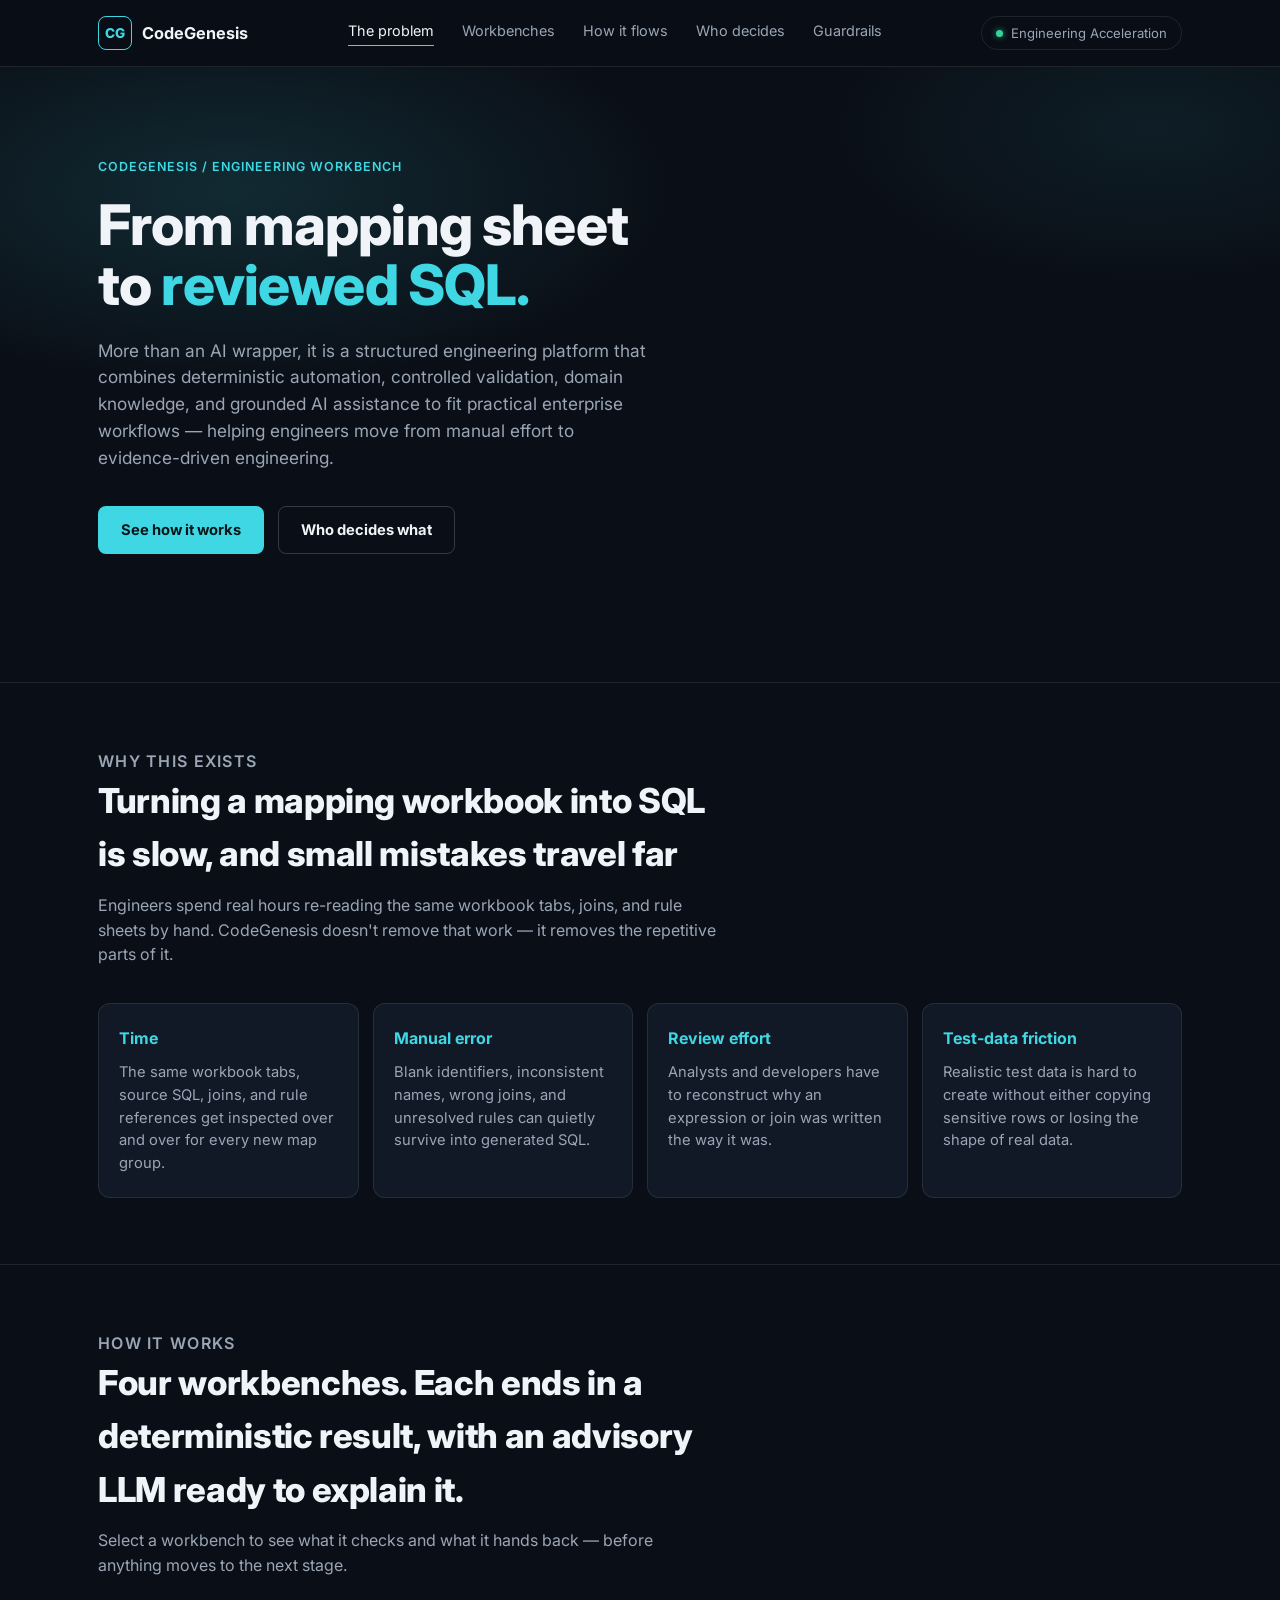
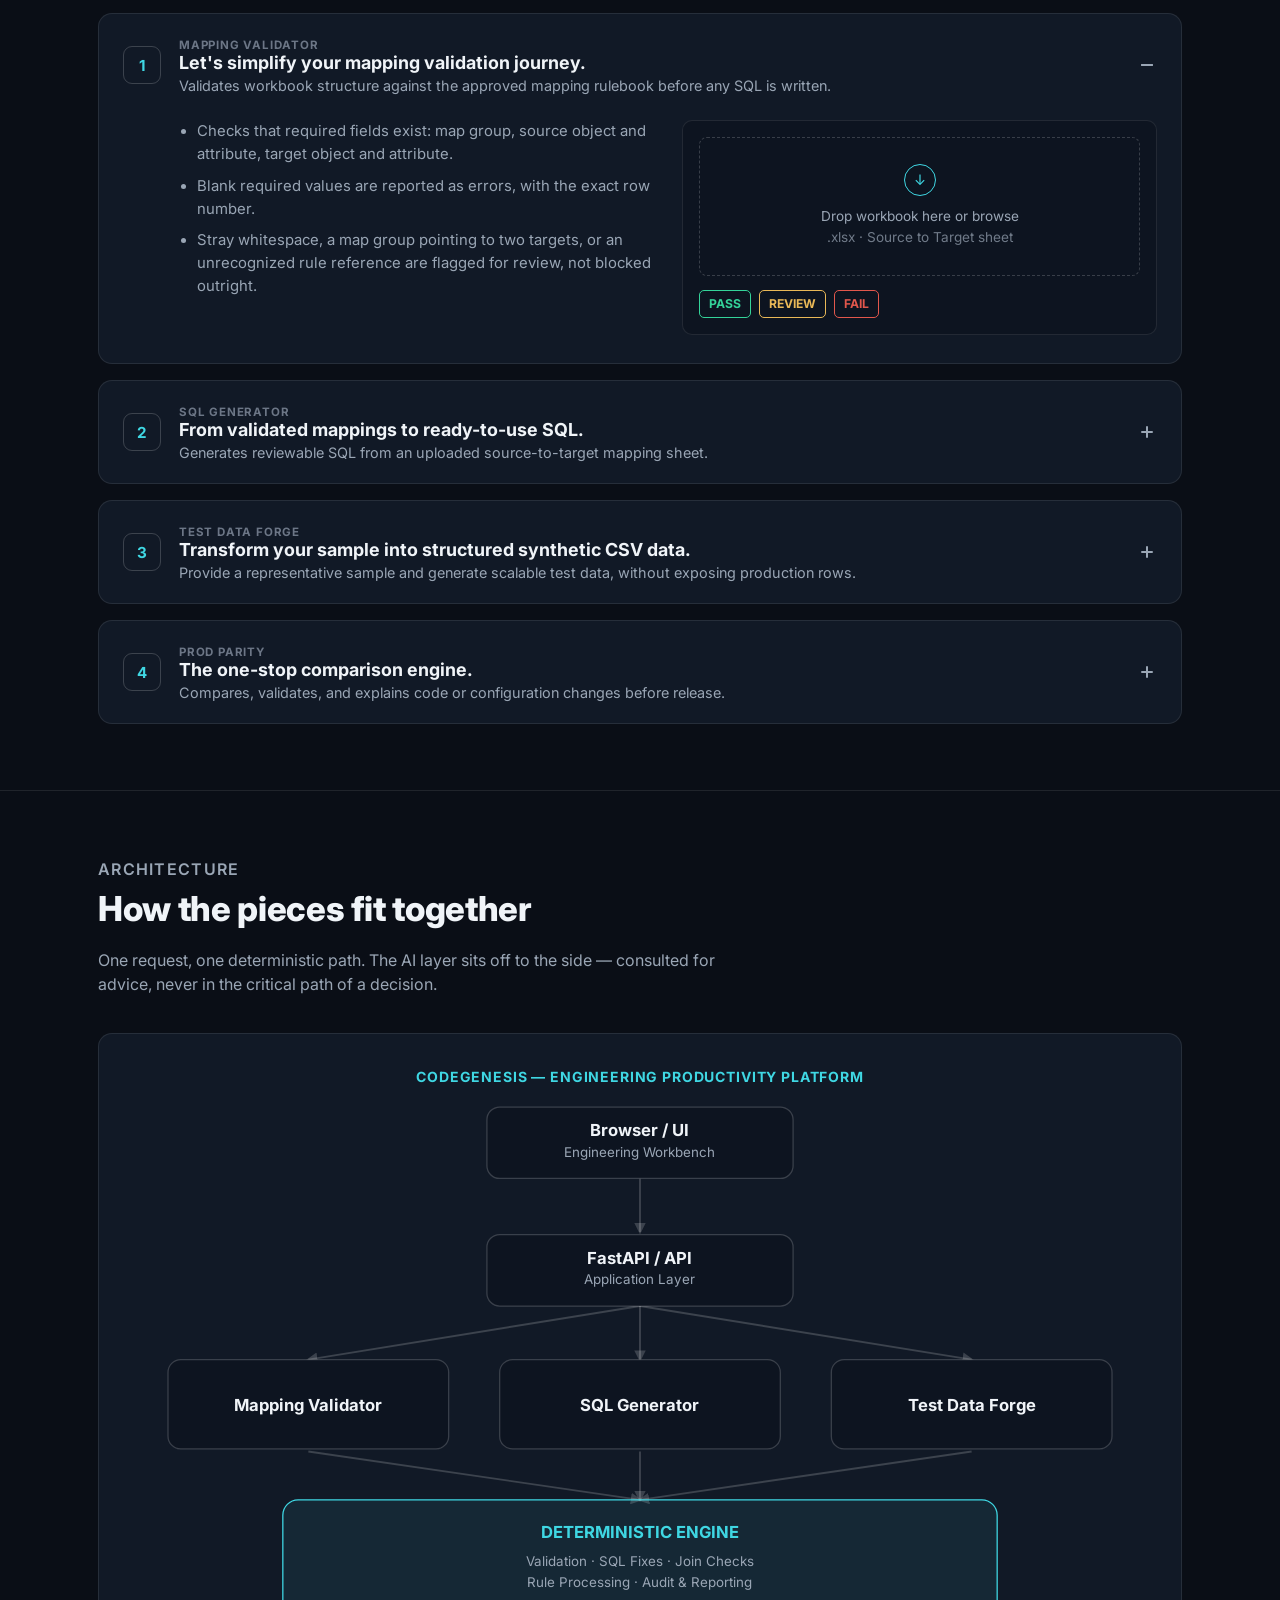
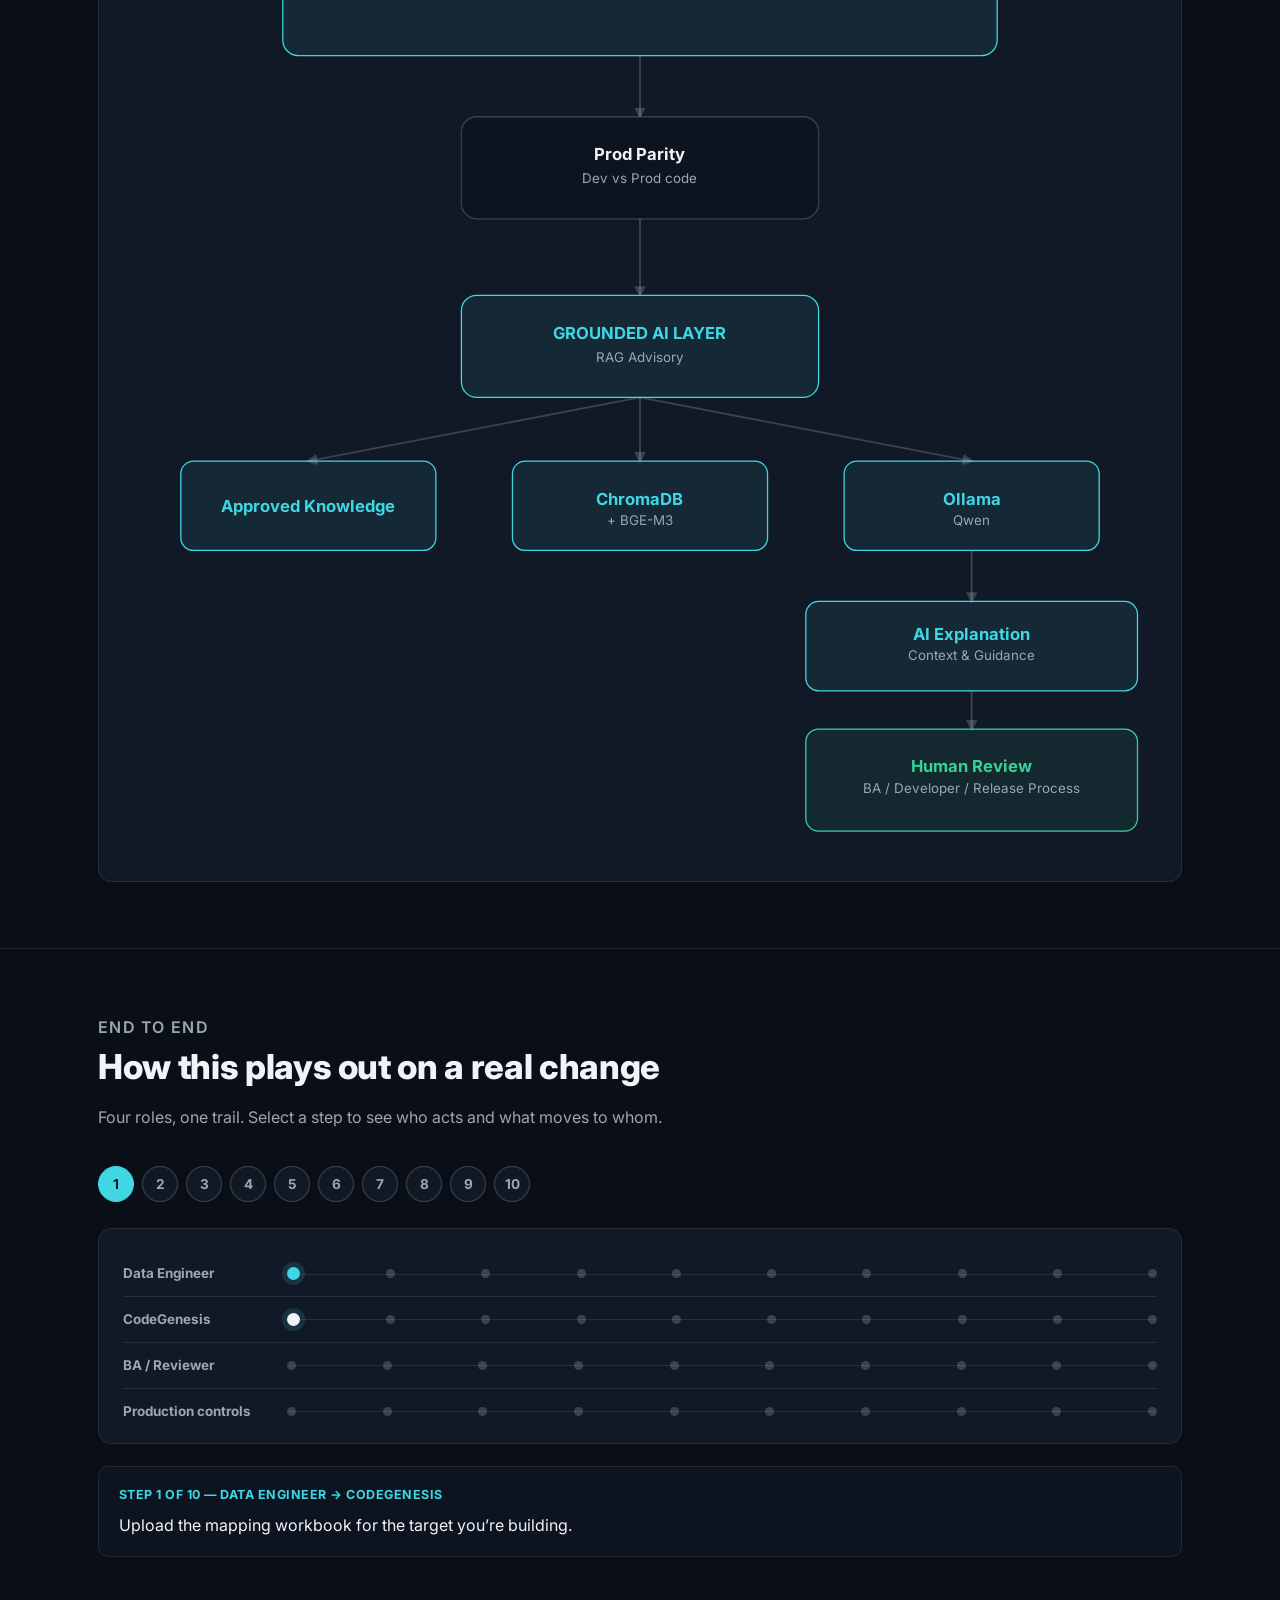
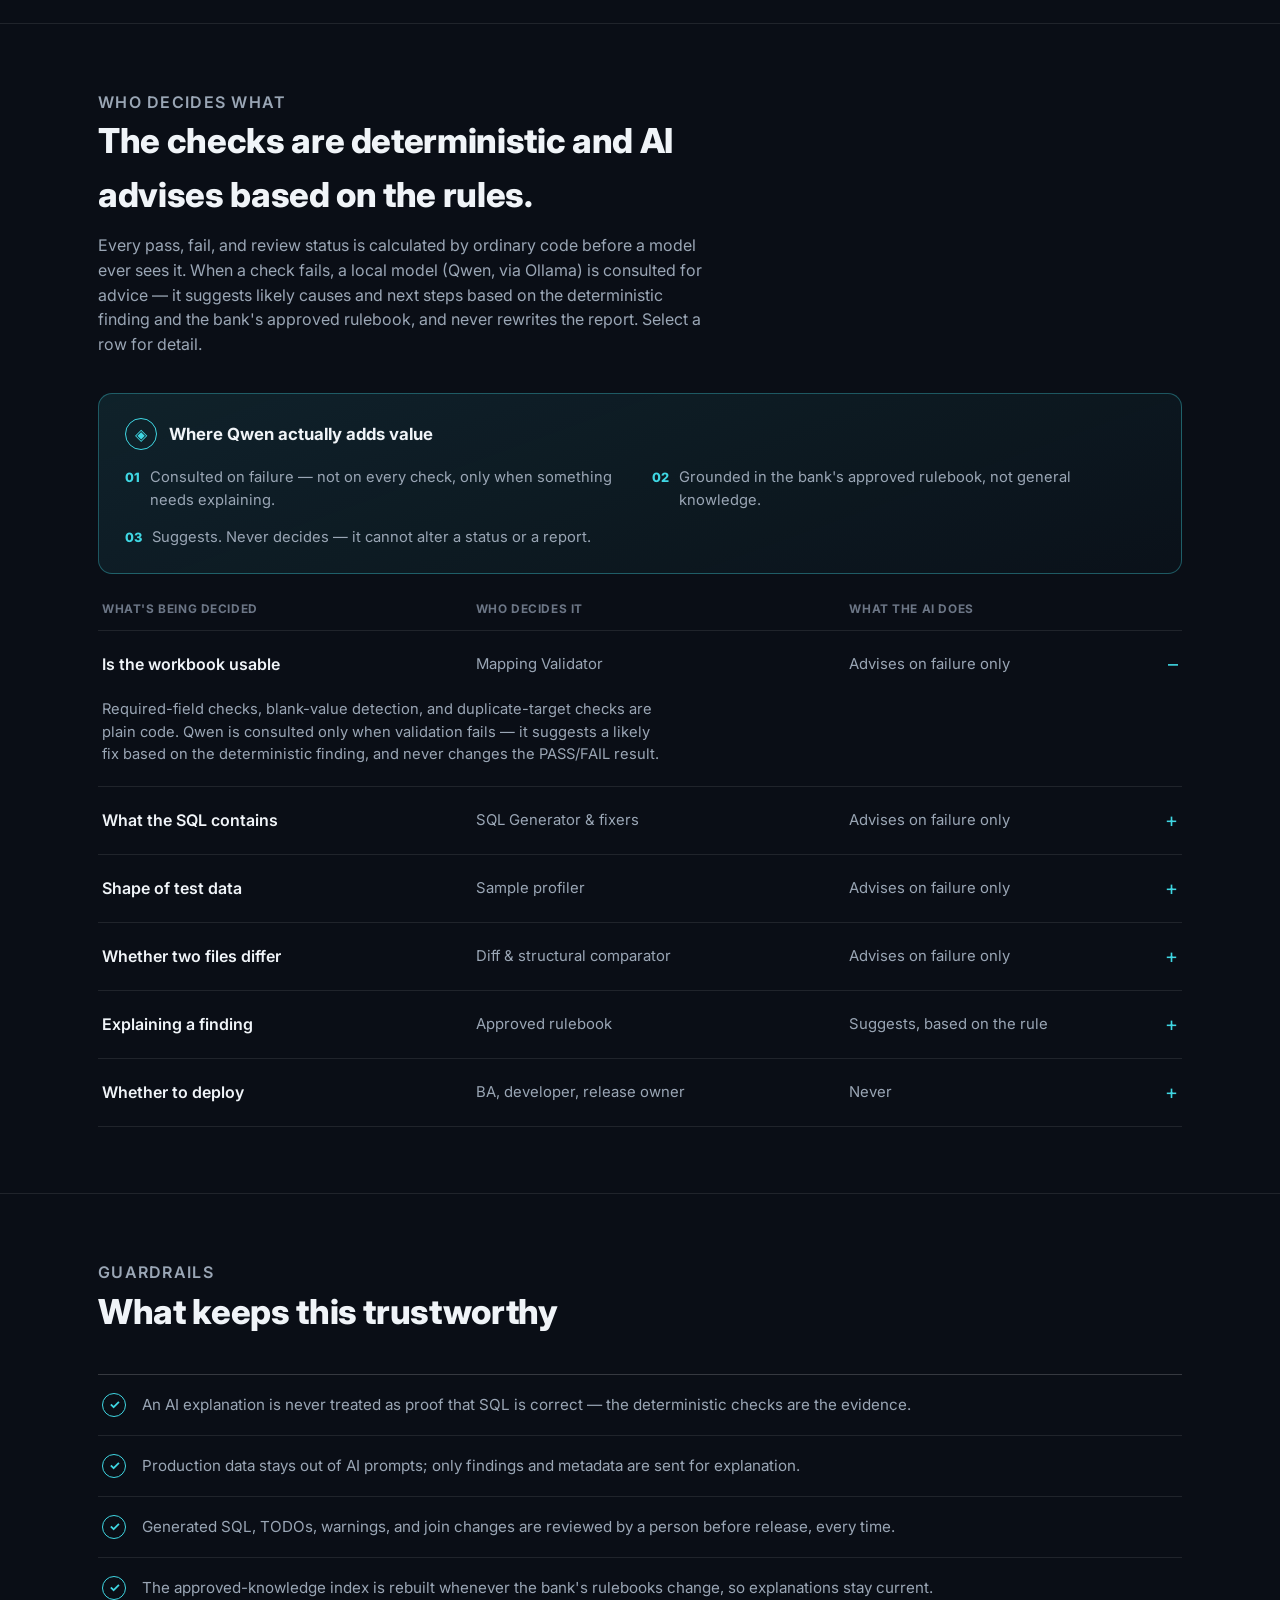
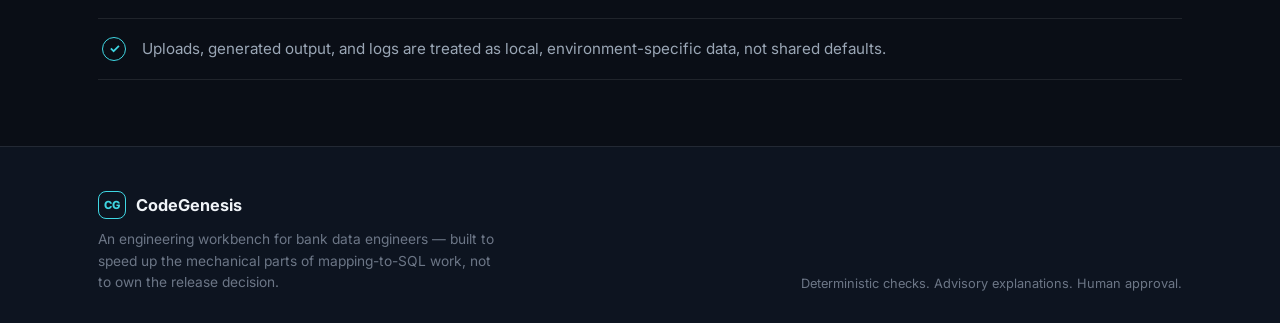
==== commit 5b8a6844: "Change 'CodeGenesis' to 'CODEGENESIS' in index.html" ====
--- a/docs/index.html
+++ b/docs/index.html
@@ -577,7 +577,7 @@
           </marker>
         </defs>
 
-        <text x="410" y="20" text-anchor="middle" class="arch-kicker">CodeGenesis — ENGINEERING PRODUCTIVITY PLATFORM</text>
+        <text x="410" y="20" text-anchor="middle" class="arch-kicker">CODEGENESIS — ENGINEERING PRODUCTIVITY PLATFORM</text>
 
         <!-- connectors -->
         <line class="arch-line" x1="410" y1="96"  x2="410" y2="138" marker-end="url(#archArrow)"></line>
